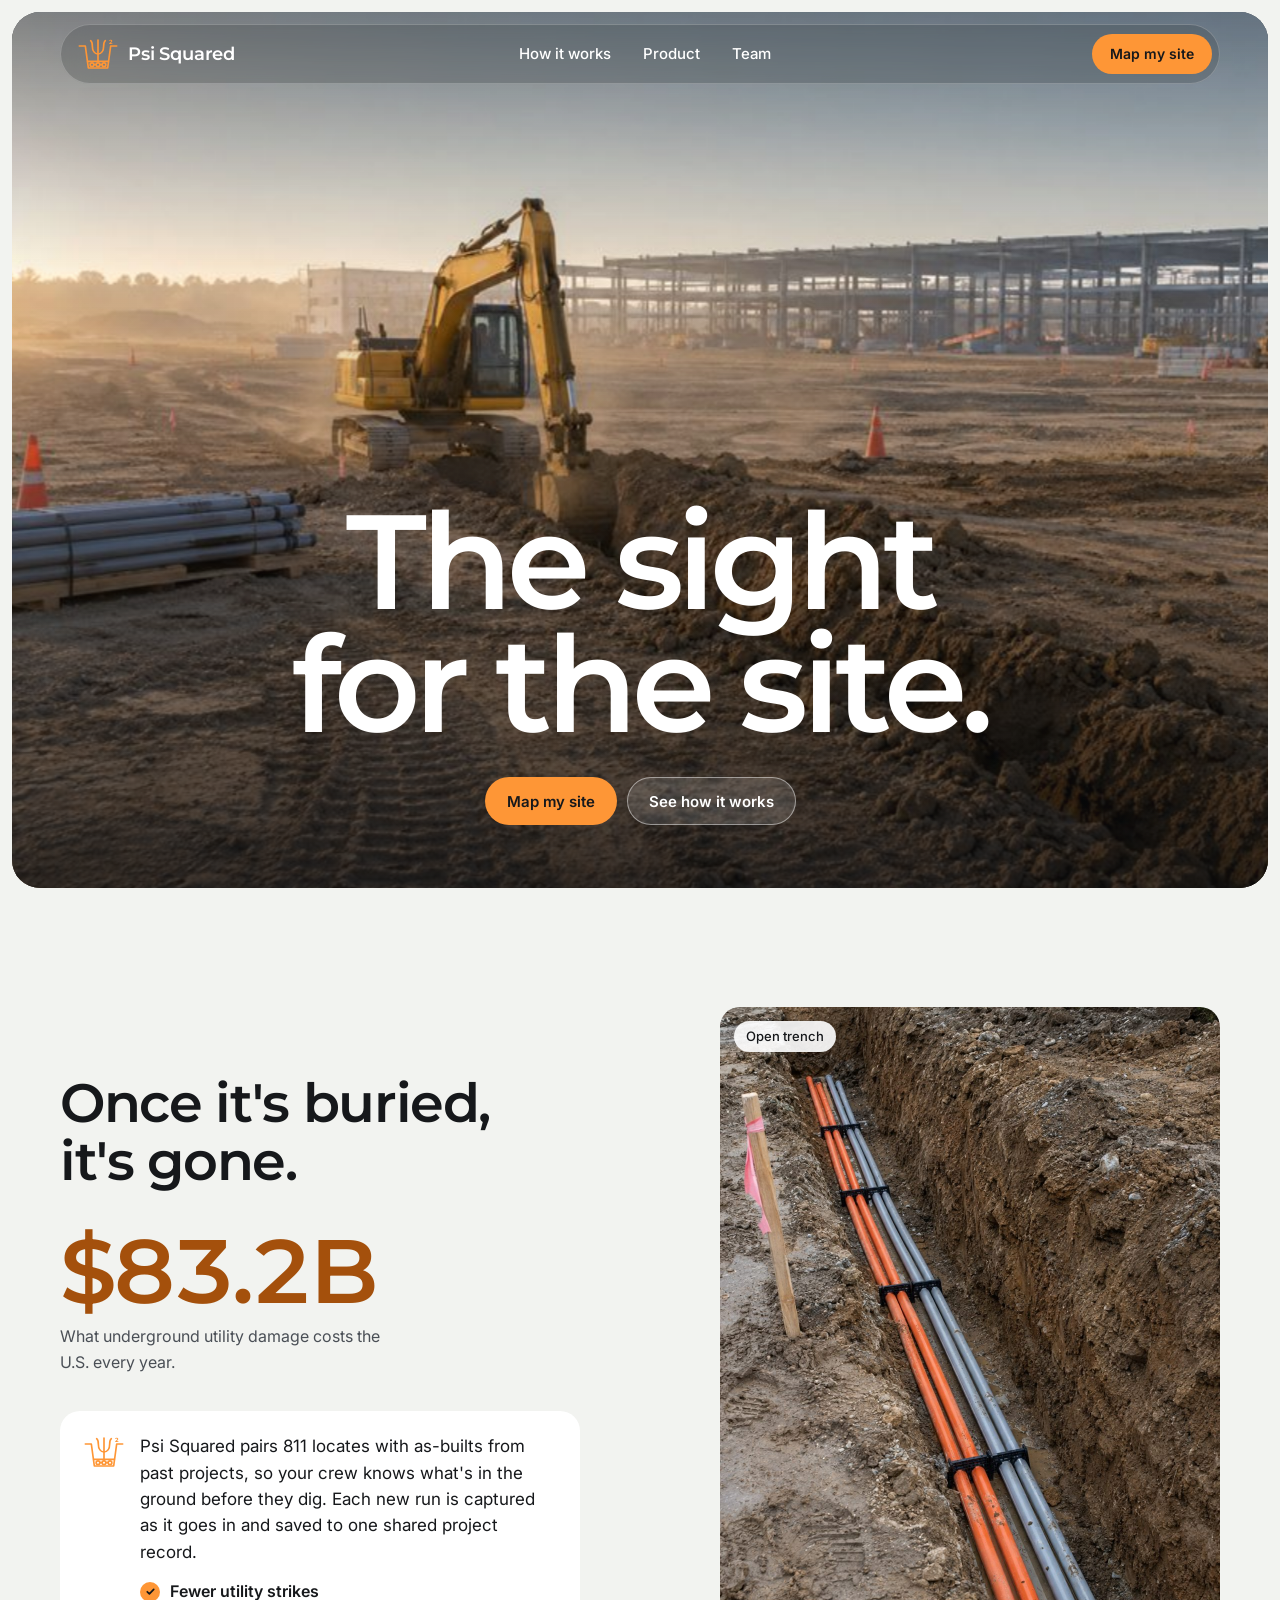
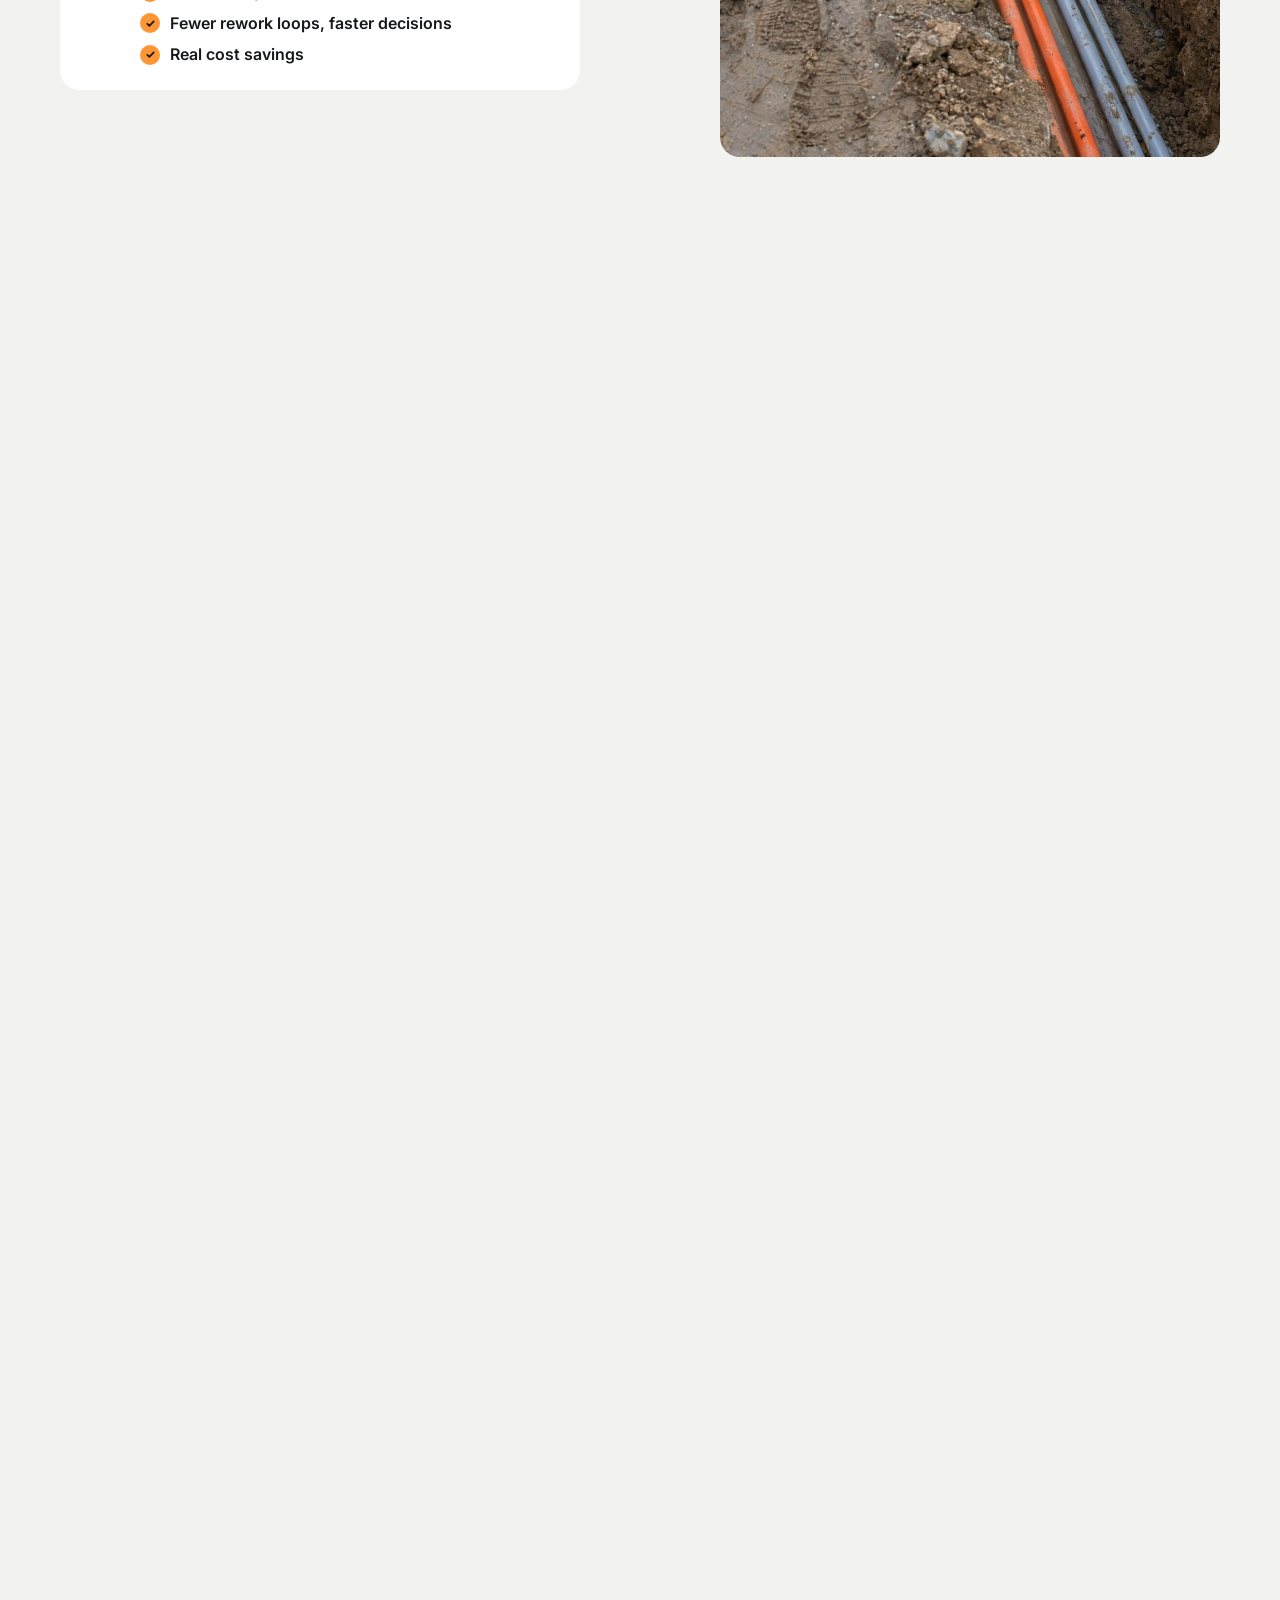
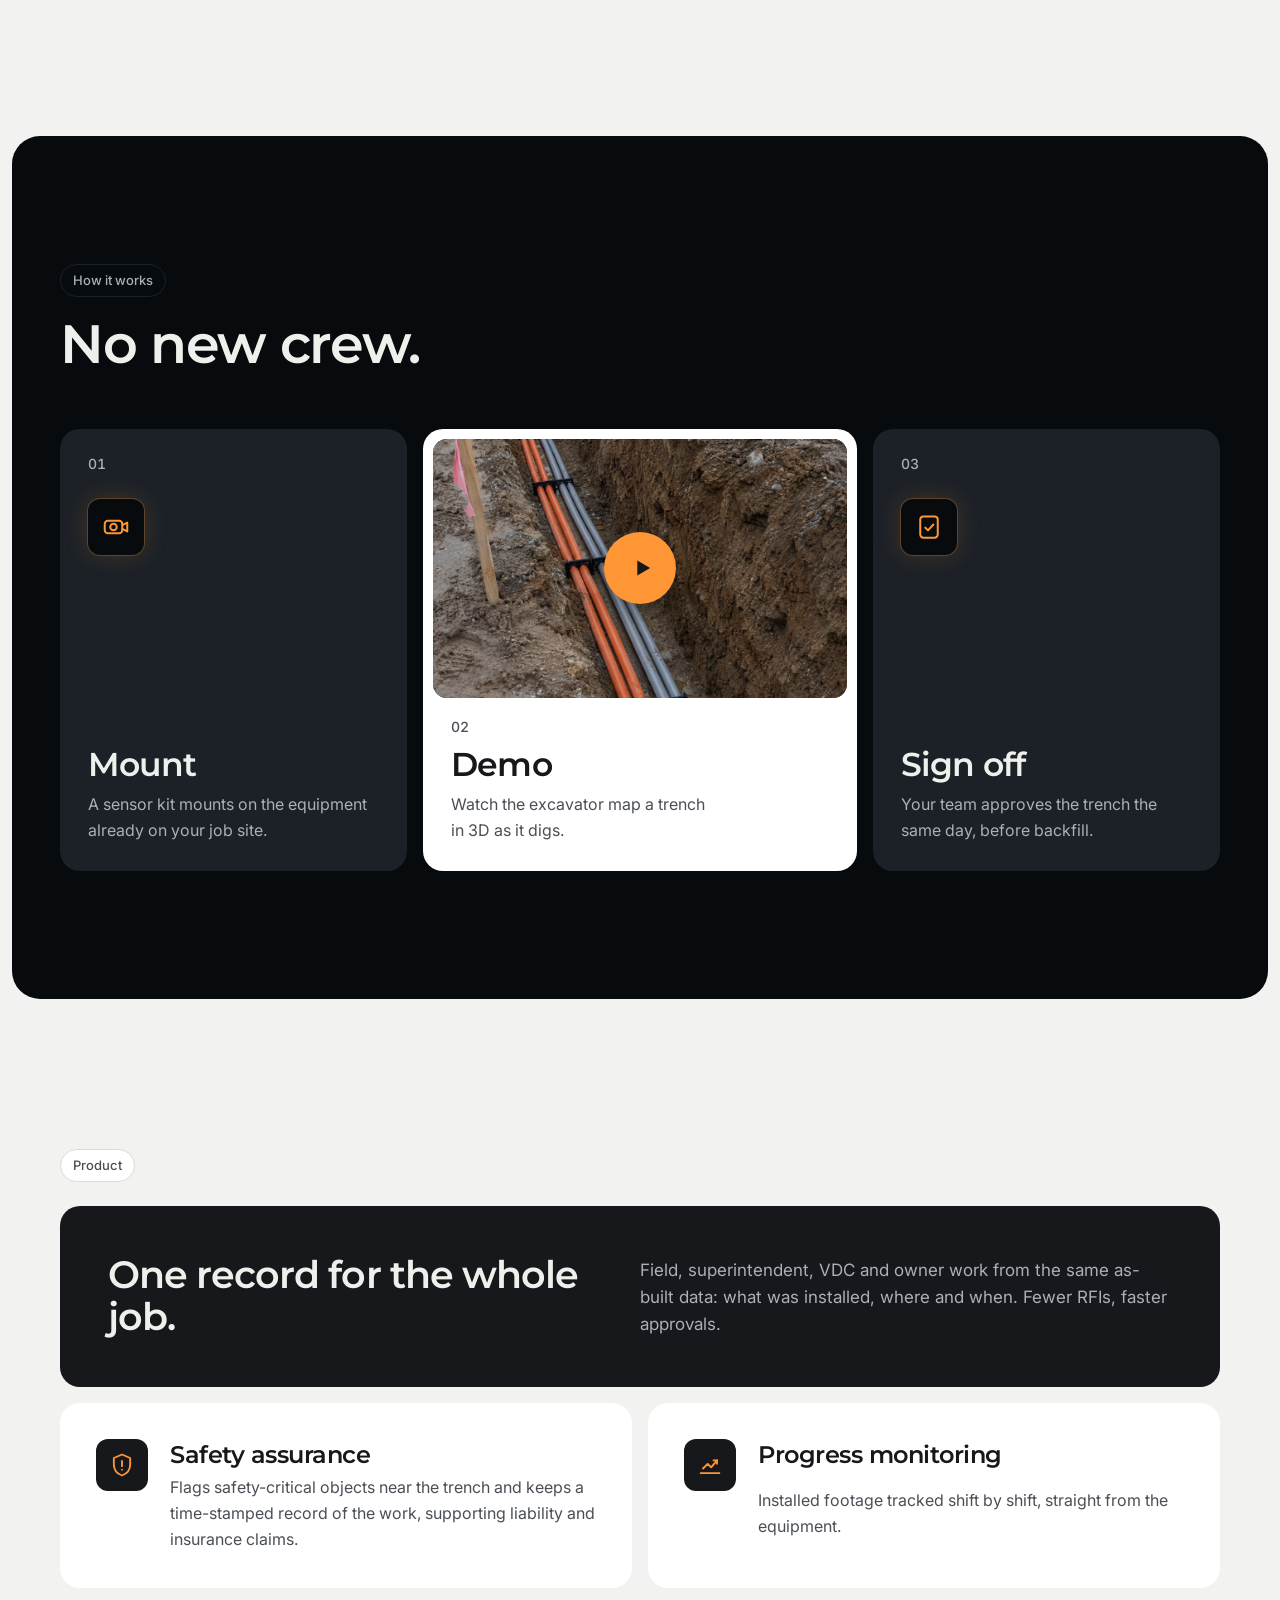
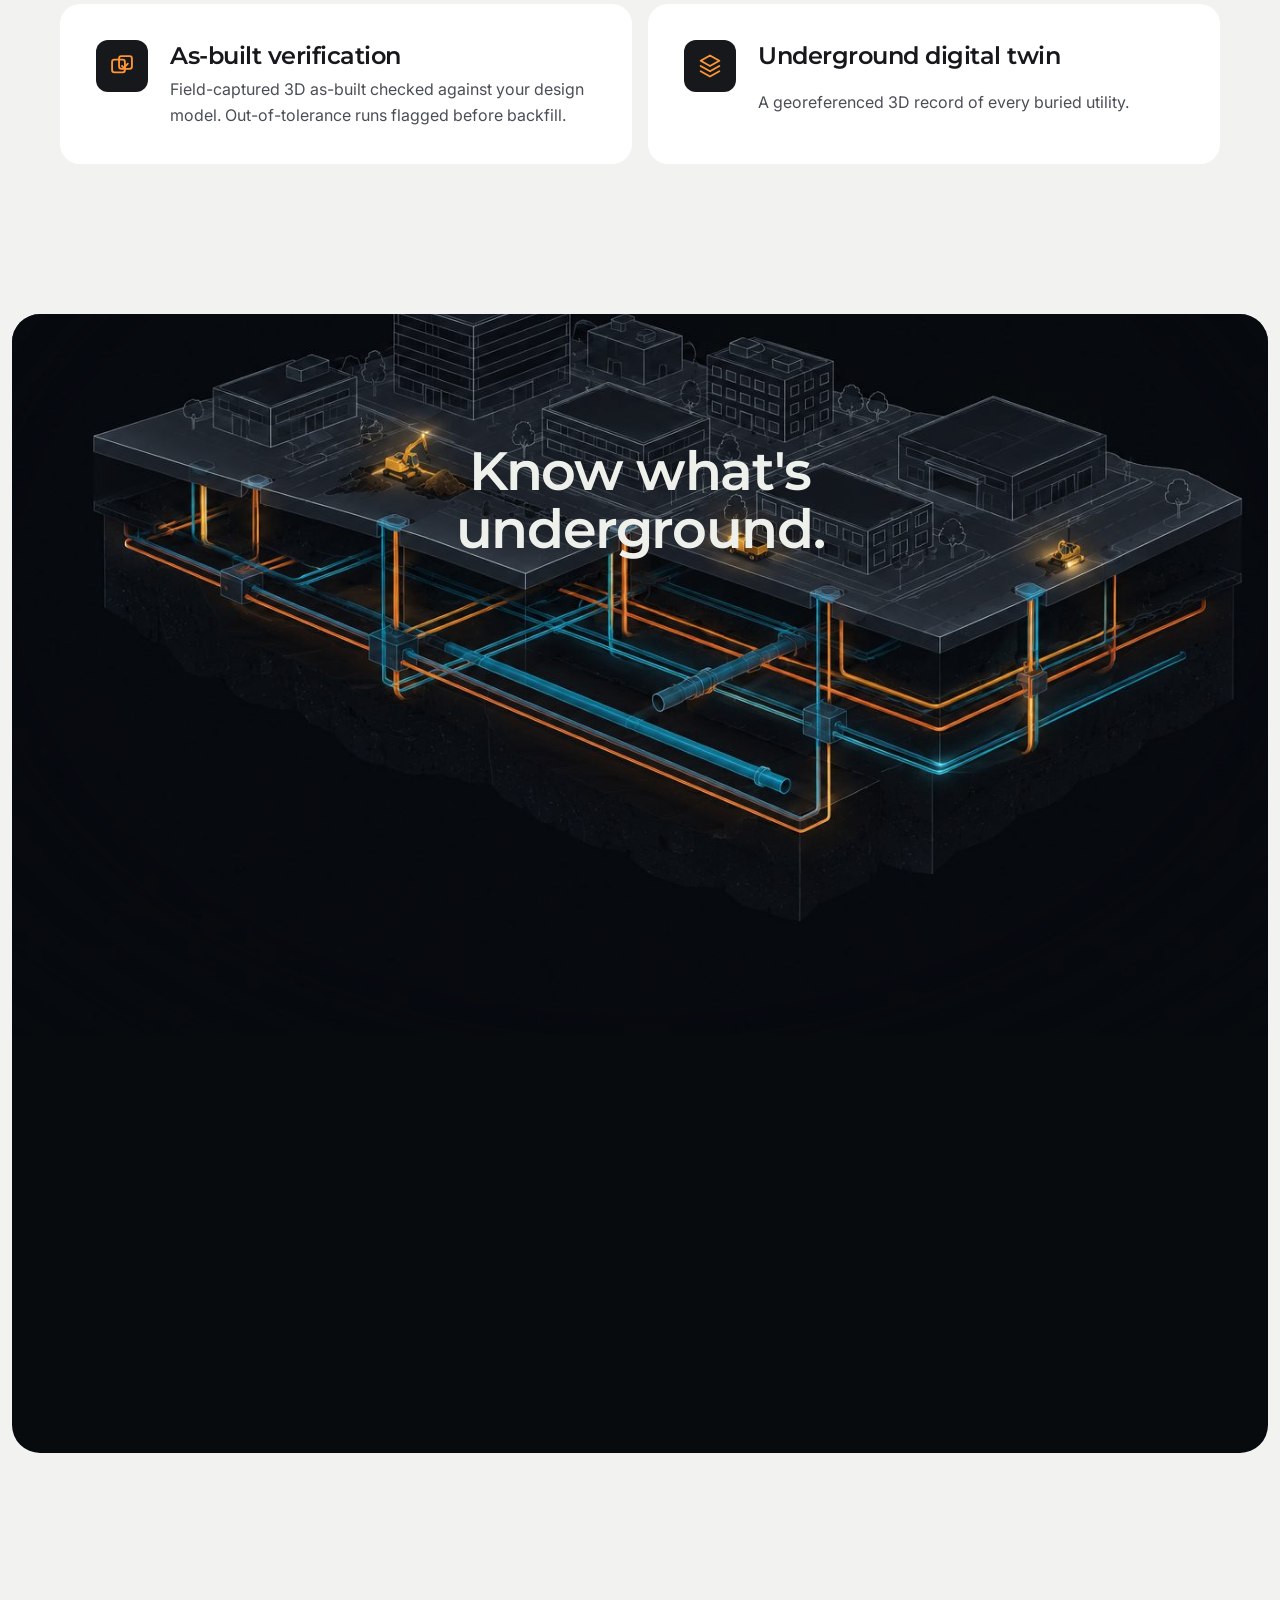
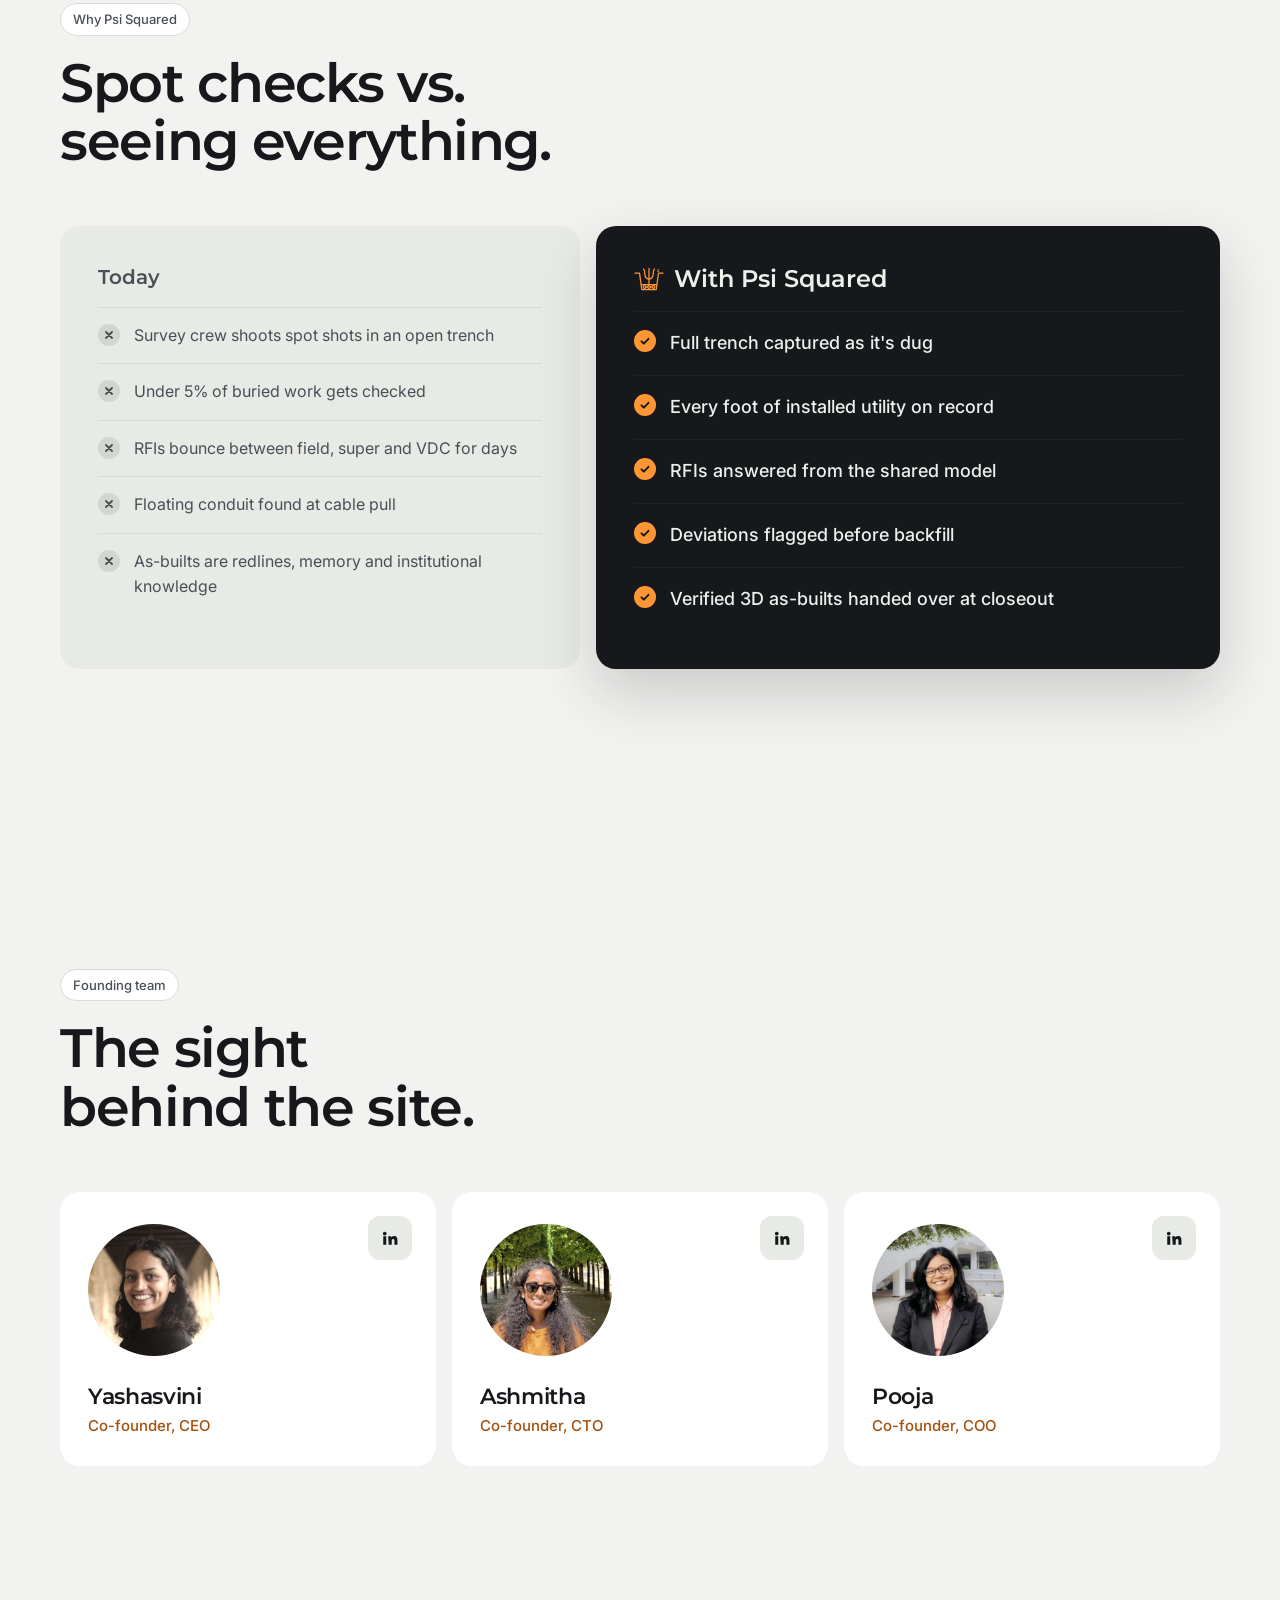
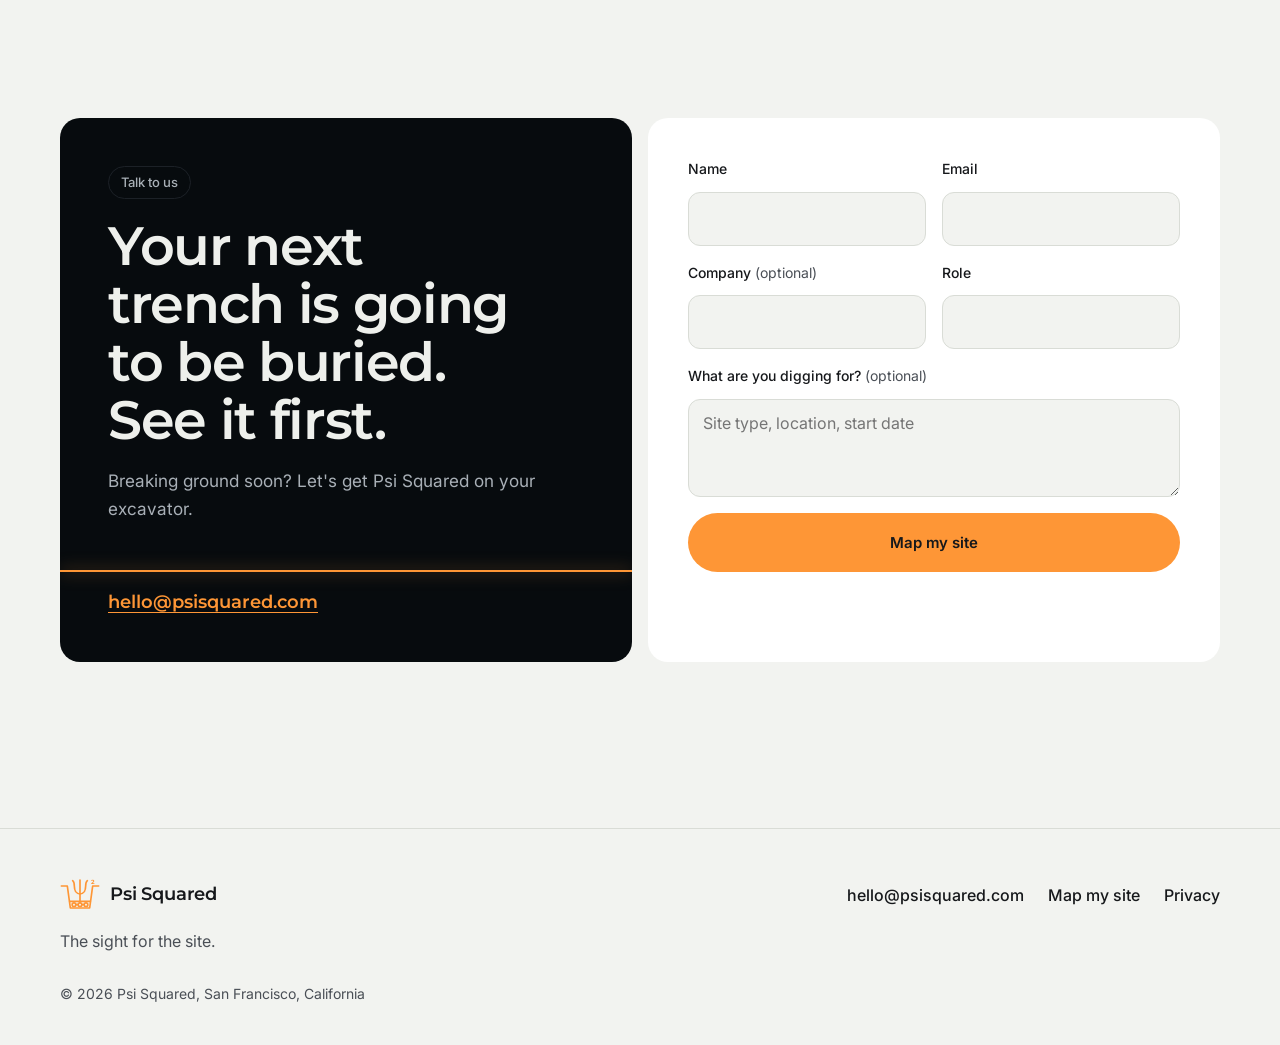
==== index.html @ dc758933 "Add files via upload" ====
<!doctype html>
<html lang="en">
<head>
  <meta charset="utf-8">
  <meta name="viewport" content="width=device-width, initial-scale=1">
  <title>Psi Squared | The sight for the site</title>
  <meta name="description" content="Psi Squared mounts 3D vision on the excavator, so every buried pipe and conduit is mapped before the trench is closed.">
  <link rel="icon" href="assets/favicon.svg" type="image/svg+xml">
  <link rel="preconnect" href="https://fonts.googleapis.com">
  <link rel="preconnect" href="https://fonts.gstatic.com" crossorigin>
  <link href="https://fonts.googleapis.com/css2?family=Inter:wght@400;500;600&family=Montserrat:wght@500;600;700&display=swap" rel="stylesheet">
  <link rel="preload" as="image" href="assets/img/hero-excavation.jpg" media="(min-width: 721px)">
  <link rel="stylesheet" href="css/styles.css">
</head>
<body>
  <a class="skip-link" href="#main">Skip to content</a>

  <!-- Logo mark, reused in nav and footer. Recreated from "Media/Company Logo.jpg";
       replace with the official SVG export when available. -->
  <svg width="0" height="0" style="position:absolute" aria-hidden="true">
    <symbol id="psi-mark" viewBox="0 0 120 100">
      <g fill="none" stroke="currentColor" stroke-width="5" stroke-linecap="round" stroke-linejoin="round">
        <path d="M4 26H22L31 92H89L98 26H116"/>
        <path d="M29 72H91"/>
        <path d="M60 8V75"/>
        <path d="M38 10C42 13 43 18 43 26C43 41 50 50 60 50C70 50 77 41 77 26C77 18 78 13 82 10"/>
        <circle cx="42" cy="82" r="5.5"/><circle cx="60" cy="82" r="5.5"/><circle cx="78" cy="82" r="5.5"/>
        <path d="M47.5 82H54.5M65.5 82H72.5"/>
      </g>
      <text x="92" y="20" fill="currentColor" font-family="Montserrat, sans-serif" font-weight="700" font-size="17">2</text>
    </symbol>
  </svg>

  <header class="nav" data-nav>
    <div class="nav__inner">
      <a class="brand" href="#top" aria-label="Psi Squared home">
        <svg class="brand__mark" aria-hidden="true"><use href="#psi-mark"/></svg>
        <span class="brand__word">Psi Squared</span>
      </a>
      <nav class="nav__links" id="nav-links" aria-label="Primary">
        <a href="#how">How it works</a>
        <a href="#product">Product</a>
        <a href="#team">Team</a>
      </nav>
      <div class="nav__actions">
        <a class="btn btn--accent btn--sm" href="#contact">Map my site</a>
        <button class="nav__toggle" type="button" aria-expanded="false" aria-controls="nav-links" aria-label="Open menu" data-nav-toggle>
          <svg viewBox="0 0 24 24" aria-hidden="true"><path d="M4 8h16M4 16h16"/></svg>
        </button>
      </div>
    </div>
  </header>

  <main id="main">
    <!-- 1. Hero -->
    <section class="hero" id="top">
      <div class="hero__frame">
        <picture>
          <source media="(max-width: 720px)" srcset="assets/img/hero-excavation-sm.jpg">
          <img class="hero__img" src="assets/img/hero-excavation.jpg" width="1536" height="1024"
               alt="An excavator digging a utility trench at dawn beside a steel-frame building under construction">
        </picture>
        <div class="hero__content">
          <h1 class="hero__title">The sight<br>for the site.</h1>
          <div class="hero__ctas">
            <a class="btn btn--accent" href="#contact">Map my site</a>
            <a class="btn btn--glass" href="#how">See how it works</a>
          </div>
        </div>
      </div>
    </section>

    <!-- 2. The problem: scroll-driven backfill -->
    <section class="problem" data-problem aria-labelledby="problem-title">
      <div class="problem__sticky">
        <div class="container problem__grid">
          <div class="problem__text">
            <h2 id="problem-title" class="h2">Once it's buried, it's gone.</h2>
            <p class="bignum"><span data-count="83.2" data-prefix="$" data-suffix="B" data-decimals="1">$83.2B</span></p>
            <p class="bignum__label">What underground utility damage costs the U.S. every year.</p>
            <div class="answer">
              <svg class="answer__mark" aria-hidden="true"><use href="#psi-mark"/></svg>
              <div>
                <p>Psi Squared pairs 811 locates with as-builts from past projects, so your crew knows what's in the ground before they dig. Each new run is captured as it goes in and saved to one shared project record.</p>
                <ul class="answer__outcomes">
                  <li>Fewer utility strikes</li>
                  <li>Fewer rework loops, faster decisions</li>
                  <li>Real cost savings</li>
                </ul>
              </div>
            </div>
          </div>
          <figure class="wipe" data-wipe>
            <img class="wipe__img" src="assets/img/trench-open.jpg" width="1000" height="1500" loading="lazy"
                 alt="Open trench with orange and gray conduits laid on spacers, a pink-flagged survey stake beside it">
            <img class="wipe__img wipe__top" src="assets/img/trench-backfilled.jpg" width="1000" height="1500" loading="lazy"
                 alt="The same trench after backfill, conduits no longer visible">
            <span class="wipe__label wipe__label--open">Open trench</span>
            <span class="wipe__label wipe__label--closed">Backfilled</span>          </figure>
        </div>
      </div>
    </section>

    <!-- 3. How it works: dark, highlighted -->
    <section class="how" id="how" aria-labelledby="how-title">
      <div class="how__frame">
        <div class="container">
          <span class="tag tag--dark">How it works</span>
          <h2 id="how-title" class="h2">No new crew.</h2>
          <ol class="steps">
            <li class="step" data-reveal>
              <span class="step__num">01</span>
              <span class="step__icon" aria-hidden="true">
                <svg viewBox="0 0 24 24"><rect x="3" y="7" width="14" height="10" rx="2.5"/><circle cx="10" cy="12" r="2.6"/><path d="M17 10.5l4-2v7l-4-2"/></svg>
              </span>
              <h3 class="step__title">Mount</h3>
              <p>A sensor kit mounts on the equipment already on your job site.</p>
            </li>
            <li class="step step--demo" data-reveal>
              <button class="step__demo" type="button" data-demo-open aria-haspopup="dialog" aria-label="Play the product demo">
                <img src="assets/img/trench-open.jpg" width="1000" height="1500" loading="lazy" alt="">
                <span class="step__play" aria-hidden="true">
                  <svg viewBox="0 0 24 24"><path d="M8 5.5v13l11-6.5z"/></svg>
                </span>
              </button>
              <span class="step__num">02</span>
              <h3 class="step__title">Demo</h3>
              <p>Watch the excavator map a trench in 3D as it digs.</p>
            </li>
            <li class="step" data-reveal>
              <span class="step__num">03</span>
              <span class="step__icon" aria-hidden="true">
                <svg viewBox="0 0 24 24"><rect x="5" y="3.5" width="14" height="17" rx="2.5"/><path d="M9 12.5l2.2 2.2L15.5 10"/></svg>
              </span>
              <h3 class="step__title">Sign off</h3>
              <p>Your team approves the trench the same day, before backfill.</p>
            </li>
          </ol>
        </div>
      </div>
    </section>

    <!-- 4. Product capabilities -->
    <section class="section" id="product" aria-labelledby="product-title">
      <div class="container">
        <span class="tag">Product</span>
        <h2 id="product-title" class="visually-hidden">Product</h2>
        <div class="truth" data-reveal>
          <h3 class="truth__title">One record for the whole job.</h3>
          <p>Field, superintendent, VDC and owner work from the same as-built data: what was installed, where and when. Fewer RFIs, faster approvals.</p>
        </div>
        <ul class="caps">
          <li class="cap" data-reveal>
            <span class="cap__icon" aria-hidden="true">
              <svg viewBox="0 0 24 24"><path d="M12 3l7 3v5.5c0 4.4-3 8-7 9.5-4-1.5-7-5.1-7-9.5V6z"/><path d="M12 8.5v4.5M12 16v.01"/></svg>
            </span>
            <h3 class="cap__title">Safety assurance</h3>
            <p>Flags safety-critical objects near the trench and keeps a time-stamped record of the work, supporting liability and insurance claims.</p>
          </li>
          <li class="cap" data-reveal>
            <span class="cap__icon" aria-hidden="true">
              <svg viewBox="0 0 24 24"><path d="M4 19h16"/><path d="M6 15l4-4 3 3 5-6"/><path d="M15 8h3v3"/></svg>
            </span>
            <h3 class="cap__title">Progress monitoring</h3>
            <p>Installed footage tracked shift by shift, straight from the equipment.</p>
          </li>
          <li class="cap" data-reveal>
            <span class="cap__icon" aria-hidden="true">
              <svg viewBox="0 0 24 24"><rect x="3.5" y="6.5" width="11" height="11" rx="2"/><rect x="9.5" y="3.5" width="11" height="11" rx="2"/><path d="M12 12l1.6 1.6L17 10"/></svg>
            </span>
            <h3 class="cap__title">As-built verification</h3>
            <p>Field-captured 3D as-built checked against your design model. Out-of-tolerance runs flagged before backfill.</p>
          </li>
          <li class="cap" data-reveal>
            <span class="cap__icon" aria-hidden="true">
              <svg viewBox="0 0 24 24"><path d="M12 3l8 4.5-8 4.5-8-4.5z"/><path d="M4 12l8 4.5 8-4.5"/><path d="M4 16.5L12 21l8-4.5"/></svg>
            </span>
            <h3 class="cap__title">Underground digital twin</h3>
            <p>A georeferenced 3D record of every buried utility.</p>
          </li>
        </ul>
      </div>
    </section>

    <!-- 5. Digital twin image -->
    <section class="vision" aria-labelledby="vision-title" data-vision>
      <div class="vision__frame">
        <div class="vision__text">
          <h2 id="vision-title" class="h2">Know what's underground.</h2>
        </div>
        <div class="vision__media">
          <img class="vision__img" src="assets/img/vision-map.jpg" width="1536" height="1024" loading="lazy"
               alt="Isometric city block with glowing orange and cyan utility lines running beneath the street and buildings">
        </div>
      </div>
    </section>

    <!-- 6. Today vs. Psi Squared -->
    <section class="section" aria-labelledby="vs-title">
      <div class="container">
        <span class="tag">Why Psi Squared</span>
        <h2 id="vs-title" class="h2">Spot checks vs. seeing everything.</h2>
        <div class="compare">
          <div class="compare__col">
            <h3 class="compare__head">Today</h3>
            <ul class="compare__list compare__list--no">
              <li data-reveal>Survey crew shoots spot shots in an open trench</li>
              <li data-reveal>Under 5% of buried work gets checked</li>
              <li data-reveal>RFIs bounce between field, super and VDC for days</li>
              <li data-reveal>Floating conduit found at cable pull</li>
              <li data-reveal>As-builts are redlines, memory and institutional knowledge</li>
            </ul>
          </div>
          <div class="compare__col compare__col--us">
            <h3 class="compare__head">
              <svg class="compare__mark" aria-hidden="true"><use href="#psi-mark"/></svg>
              With Psi Squared
            </h3>
            <ul class="compare__list compare__list--yes">
              <li data-reveal>Full trench captured as it's dug</li>
              <li data-reveal>Every foot of installed utility on record</li>
              <li data-reveal>RFIs answered from the shared model</li>
              <li data-reveal>Deviations flagged before backfill</li>
              <li data-reveal>Verified 3D as-builts handed over at closeout</li>
            </ul>
          </div>
        </div>
      </div>
    </section>

    <!-- 7. Team -->
    <section class="section" id="team" aria-labelledby="team-title">
      <div class="container">
        <div class="split-head">
          <div>
            <span class="tag">Founding team</span>
            <h2 id="team-title" class="h2">The sight behind the site.</h2>
          </div>
        </div>
        <ul class="team">
          <li class="person" data-reveal>
            <img class="person__photo" src="assets/img/yashasvini.jpg" width="400" height="400" loading="lazy" alt="Yashasvini">
            <h3 class="person__name">Yashasvini</h3>
            <p class="person__role">Co-founder, CEO</p>
            <a class="person__link" href="https://www.linkedin.com/in/yashasvinigopalan/" target="_blank" rel="noopener" aria-label="Yashasvini on LinkedIn">
              <svg viewBox="0 0 24 24" aria-hidden="true"><path d="M4.98 3.5a2.5 2.5 0 1 1 0 5 2.5 2.5 0 0 1 0-5zM3 9.75h4V21H3zM9.5 9.75h3.8v1.6h.06c.53-1 1.83-2.06 3.77-2.06 4.03 0 4.77 2.6 4.77 6V21h-4v-5c0-1.2-.02-2.73-1.67-2.73-1.67 0-1.93 1.3-1.93 2.64V21h-4z"/></svg>
            </a>
          </li>
          <li class="person" data-reveal>
            <img class="person__photo" src="assets/img/ashmitha.jpg" width="400" height="400" loading="lazy" alt="Ashmitha">
            <h3 class="person__name">Ashmitha</h3>
            <p class="person__role">Co-founder, CTO</p>
            <a class="person__link" href="https://www.linkedin.com/in/ashjaysiv/" target="_blank" rel="noopener" aria-label="Ashmitha on LinkedIn">
              <svg viewBox="0 0 24 24" aria-hidden="true"><path d="M4.98 3.5a2.5 2.5 0 1 1 0 5 2.5 2.5 0 0 1 0-5zM3 9.75h4V21H3zM9.5 9.75h3.8v1.6h.06c.53-1 1.83-2.06 3.77-2.06 4.03 0 4.77 2.6 4.77 6V21h-4v-5c0-1.2-.02-2.73-1.67-2.73-1.67 0-1.93 1.3-1.93 2.64V21h-4z"/></svg>
            </a>
          </li>
          <li class="person" data-reveal>
            <img class="person__photo" src="assets/img/pooja.jpg" width="400" height="400" loading="lazy" alt="Pooja">
            <h3 class="person__name">Pooja</h3>
            <p class="person__role">Co-founder, COO</p>
            <a class="person__link" href="https://www.linkedin.com/in/poojakovuri/" target="_blank" rel="noopener" aria-label="Pooja on LinkedIn">
              <svg viewBox="0 0 24 24" aria-hidden="true"><path d="M4.98 3.5a2.5 2.5 0 1 1 0 5 2.5 2.5 0 0 1 0-5zM3 9.75h4V21H3zM9.5 9.75h3.8v1.6h.06c.53-1 1.83-2.06 3.77-2.06 4.03 0 4.77 2.6 4.77 6V21h-4v-5c0-1.2-.02-2.73-1.67-2.73-1.67 0-1.93 1.3-1.93 2.64V21h-4z"/></svg>
            </a>
          </li>
        </ul>
      </div>
    </section>

    <!-- 8. Talk to us -->
    <section class="section section--tight" id="contact" aria-labelledby="contact-title">
      <div class="container">
        <div class="contact">
          <div class="contact__pitch">
            <span class="tag tag--dark">Talk to us</span>
            <h2 id="contact-title" class="h2">Your next trench is going to be buried. See it first.</h2>
            <p class="lede">Breaking ground soon? Let's get Psi Squared on your excavator.</p>
            <span class="contact__ground" aria-hidden="true"></span>
            <!-- PLACEHOLDER: replace with the real contact address -->
            <a class="contact__email" href="mailto:hello@psisquared.com">hello@psisquared.com</a>
          </div>

          <!-- PLACEHOLDER: set data-endpoint to a form service URL (e.g. Formspree) to receive submissions. -->
          <form class="form" data-form data-endpoint="" novalidate>
            <div class="form__row">
              <div class="field">
                <label for="f-name">Name</label>
                <input id="f-name" name="name" type="text" autocomplete="name" required>
                <p class="field__error" id="f-name-err" hidden>Enter your name.</p>
              </div>
              <div class="field">
                <label for="f-email">Email</label>
                <input id="f-email" name="email" type="email" autocomplete="email" required>
                <p class="field__error" id="f-email-err" hidden>Enter an email like name@company.com.</p>
              </div>
            </div>
            <div class="form__row">
              <div class="field">
                <label for="f-company">Company <span class="field__opt">(optional)</span></label>
                <input id="f-company" name="company" type="text" autocomplete="organization">
              </div>
              <div class="field">
                <label for="f-role">Role</label>
                <input id="f-role" name="role" type="text" autocomplete="organization-title">
              </div>
            </div>
            <div class="field">
              <label for="f-dig">What are you digging for? <span class="field__opt">(optional)</span></label>
              <textarea id="f-dig" name="digging" rows="3" placeholder="Site type, location, start date"></textarea>
            </div>
            <button class="btn btn--accent btn--block" type="submit">Map my site</button>
            <p class="form__status" role="status" aria-live="polite"></p>
          </form>
        </div>
      </div>
    </section>
  </main>

  <footer class="footer">
    <div class="container footer__inner">
      <div class="footer__brand">
        <a class="brand brand--ink" href="#top" aria-label="Psi Squared home">
          <svg class="brand__mark" aria-hidden="true"><use href="#psi-mark"/></svg>
          <span class="brand__word">Psi Squared</span>
        </a>
        <p class="footer__tag">The sight for the site.</p>
      </div>
      <div class="footer__links">
        <a href="mailto:hello@psisquared.com">hello@psisquared.com</a>
        <a href="#contact">Map my site</a>
        <!-- PLACEHOLDER: link a privacy policy page -->
        <a href="#">Privacy</a>
      </div>
      <p class="footer__copy">© 2026 Psi Squared, San Francisco, California</p>
    </div>
  </footer>

  <dialog class="demo" data-demo aria-labelledby="demo-title">
    <div class="demo__head">
      <h2 id="demo-title" class="demo__title">Product demo</h2>
      <button class="demo__close" type="button" data-demo-close aria-label="Close demo">
        <svg viewBox="0 0 24 24" aria-hidden="true"><path d="M6 6l12 12M18 6L6 18"/></svg>
      </button>
    </div>
    <!-- PLACEHOLDER: replace .demo__frame contents with the demo video, e.g.
         <iframe src="https://www.youtube.com/embed/VIDEO_ID" title="Psi Squared product demo" allow="fullscreen" allowfullscreen></iframe> -->
    <div class="demo__frame">
      <img src="assets/img/vision-map.jpg" width="1536" height="1024" alt="">
      <p class="demo__soon">Demo video coming soon.</p>
    </div>
  </dialog>

  <script src="js/main.js" defer></script>
</body>
</html>
---- css/styles.css ----
/* ==========================================================================
   Psi Squared — tokens
   ========================================================================== */
:root {
  --paper: #F2F3F0;
  --surface: #FFFFFF;
  --surface-2: #E8EAE6;
  --ink: #16181B;
  --ink-2: #4A4F56;
  --line: #D9DCD6;
  --orange: #FE9636;          /* sampled from the logo */
  --orange-ink: #A4500C;      /* orange for text on light, 4.5:1+ */
  --night: #070B0E;           /* matches the vision map background */
  --night-2: #1C2127;
  --on-night: #EEF0EC;
  --on-night-2: #A9B0B7;

  --font-display: "Montserrat", system-ui, sans-serif;
  --font-body: "Inter", system-ui, sans-serif;

  --radius-lg: 28px;
  --radius-md: 20px;
  --radius-sm: 12px;
  --frame-inset: 12px;
  --gutter: clamp(16px, 4vw, 40px);
  --max: 1240px;

  --ease-out: cubic-bezier(.2, .7, .2, 1);
}

*, *::before, *::after { box-sizing: border-box; }
html { scroll-behavior: smooth; -webkit-text-size-adjust: 100%; }
body {
  margin: 0;
  background: var(--paper);
  color: var(--ink);
  font: 400 1rem/1.6 var(--font-body);
  -webkit-font-smoothing: antialiased;
}
img { display: block; max-width: 100%; height: auto; }
a { color: inherit; }
h1, h2, h3, p, ul, ol, figure { margin: 0; }
ul, ol { padding: 0; list-style: none; }

:focus-visible { outline: 3px solid var(--orange); outline-offset: 3px; border-radius: 6px; }

.visually-hidden {
  position: absolute; width: 1px; height: 1px; padding: 0; margin: -1px;
  overflow: hidden; clip: rect(0 0 0 0); white-space: nowrap; border: 0;
}

.skip-link {
  position: absolute; left: 16px; top: -60px; z-index: 100;
  background: var(--ink); color: #fff; padding: 10px 16px; border-radius: var(--radius-sm);
  text-decoration: none;
}
.skip-link:focus { top: 16px; }

.container { width: 100%; max-width: var(--max); margin: 0 auto; padding: 0 var(--gutter); }

/* ==========================================================================
   Type
   ========================================================================== */
.h2 {
  font: 600 clamp(2rem, 4.2vw, 3.4rem)/1.08 var(--font-display);
  letter-spacing: -0.025em;
  text-wrap: balance;
  max-width: 18ch;
}
.lede { color: var(--ink-2); font-size: 1.075rem; max-width: 40ch; }

.tag {
  display: inline-block;
  margin-bottom: 18px;
  padding: 5px 12px;
  border: 1px solid var(--line);
  border-radius: 999px;
  background: var(--surface);
  font-size: .8125rem;
  font-weight: 500;
  color: var(--ink-2);
}
.tag--dark { background: transparent; border-color: var(--night-2); color: var(--on-night-2); }

/* ==========================================================================
   Buttons
   ========================================================================== */
.btn {
  display: inline-flex; align-items: center; justify-content: center; gap: 8px;
  min-height: 48px; padding: 0 22px;
  border: 0; border-radius: 999px;
  font: 600 .9375rem/1 var(--font-body);
  text-decoration: none; cursor: pointer;
  transition: background-color .2s, transform .15s, box-shadow .2s;
  touch-action: manipulation;
}
.btn:active { transform: scale(.97); }
.btn--sm { min-height: 40px; padding: 0 18px; font-size: .875rem; }
.btn--block { width: 100%; }
.btn--accent { background: var(--orange); color: var(--ink); }
.btn--accent:hover { background: #FFA859; }
.btn--glass {
  background: rgba(255, 255, 255, .14);
  color: #fff;
  box-shadow: inset 0 0 0 1px rgba(255, 255, 255, .45);
  backdrop-filter: blur(8px);
}
.btn--glass:hover { background: rgba(255, 255, 255, .24); }

/* ==========================================================================
   Brand
   ========================================================================== */
.brand { display: inline-flex; align-items: center; gap: 10px; text-decoration: none; }
.brand__mark { width: 40px; height: 34px; color: var(--orange); flex: none; }
.brand__word { font: 600 1.125rem/1 var(--font-display); letter-spacing: -0.01em; }

/* ==========================================================================
   Nav — floats inside the hero frame, turns solid on scroll
   ========================================================================== */
.nav {
  position: fixed; z-index: 50;
  top: calc(var(--frame-inset) + 12px);
  left: calc(var(--frame-inset) + 12px);
  right: calc(var(--frame-inset) + 12px);
  display: flex; justify-content: center;
  pointer-events: none;
}
.nav__inner {
  pointer-events: auto;
  width: 100%; max-width: calc(var(--max) - 2 * var(--gutter));
  display: grid; grid-template-columns: 1fr auto 1fr; align-items: center;
  padding: 8px 8px 8px 18px;
  border-radius: 999px;
  color: #fff;
  background: rgba(20, 22, 25, .18);
  box-shadow: inset 0 0 0 1px rgba(255, 255, 255, .22);
  backdrop-filter: blur(14px);
  -webkit-backdrop-filter: blur(14px);
  transition: background-color .3s, color .3s, box-shadow .3s;
}
.nav.is-solid .nav__inner {
  color: var(--ink);
  background: rgba(255, 255, 255, .92);
  box-shadow: 0 1px 0 var(--line), 0 8px 24px rgba(22, 24, 27, .08);
}
.nav__links { display: flex; gap: 4px; }
.nav__links a {
  padding: 10px 14px; border-radius: 999px;
  font-size: .9375rem; font-weight: 500; text-decoration: none;
  transition: background-color .2s;
}
.nav__links a:hover { background: rgba(255, 255, 255, .16); }
.nav.is-solid .nav__links a:hover { background: var(--surface-2); }
.nav__actions { display: flex; justify-content: flex-end; align-items: center; gap: 6px; }
.nav__toggle {
  display: none;
  width: 44px; height: 44px; border: 0; border-radius: 999px;
  background: transparent; color: inherit; cursor: pointer;
}
.nav__toggle svg { width: 22px; height: 22px; fill: none; stroke: currentColor; stroke-width: 2; stroke-linecap: round; }

/* ==========================================================================
   1. Hero
   ========================================================================== */
.hero { padding: var(--frame-inset); }
.hero__frame {
  position: relative; overflow: hidden;
  min-height: calc(100svh - 2 * var(--frame-inset));
  border-radius: var(--radius-lg);
  display: grid; place-items: end center;
  background: var(--night);
}
.hero__img {
  position: absolute; inset: 0; width: 100%; height: 100%; object-fit: cover; object-position: 40% 50%;
  animation: hero-zoom 20s var(--ease-out) forwards;
}
.hero__frame::after {
  content: ""; position: absolute; inset: 0;
  background:
    linear-gradient(180deg, rgba(10, 12, 14, .45) 0%, rgba(10, 12, 14, 0) 30%),
    linear-gradient(0deg, rgba(10, 12, 14, .72) 0%, rgba(10, 12, 14, .2) 45%, rgba(10, 12, 14, 0) 70%);
}
.hero__content {
  position: relative; z-index: 1;
  width: 100%; max-width: var(--max);
  padding: 0 var(--gutter) clamp(32px, 7vh, 72px);
  color: #fff;
  text-align: center;
  display: grid; justify-items: center; gap: 22px;
}
.hero__title {
  font: 600 clamp(3.1rem, 10.5vw, 9.5rem)/.92 var(--font-display);
  letter-spacing: -0.045em;
  animation: rise .9s var(--ease-out) .15s both;
}
.hero__ctas { display: flex; flex-wrap: wrap; justify-content: center; gap: 10px; margin-top: 8px; animation: rise .9s var(--ease-out) .35s both; }

@keyframes hero-zoom { from { transform: scale(1); } to { transform: scale(1.05); } }
@keyframes rise { from { opacity: 0; transform: translateY(18px); } to { opacity: 1; transform: none; } }

/* ==========================================================================
   Sections
   ========================================================================== */
.section { padding: clamp(80px, 12vw, 150px) 0; }
[id] { scroll-margin-top: 84px; }
.section--tight { padding: clamp(64px, 8vw, 110px) 0; }
.split-head {
  display: flex; flex-wrap: wrap; justify-content: space-between; align-items: flex-end;
  gap: 20px 48px; margin-bottom: clamp(36px, 5vw, 56px);
}

/* ==========================================================================
   2. Problem — pinned backfill wipe
   ========================================================================== */
.problem { position: relative; height: 260vh; }
.problem__sticky {
  position: sticky; top: 0;
  min-height: 100svh;
  display: flex; align-items: center;
  padding: 96px 0 32px;
}
.problem__grid { display: grid; grid-template-columns: 1fr minmax(0, .9fr); gap: clamp(32px, 6vw, 96px); align-items: center; }
.problem__text .h2 { margin-bottom: 36px; }

.bignum { font: 600 clamp(3.4rem, 7vw, 6rem)/1 var(--font-display); letter-spacing: -0.04em; color: var(--orange-ink); font-variant-numeric: tabular-nums; }
.bignum__label { margin-top: 8px; color: var(--ink-2); max-width: 32ch; }

.answer {
  display: grid; grid-template-columns: auto 1fr; gap: 16px; align-items: start;
  margin-top: 36px; padding: 22px 24px;
  border-radius: var(--radius-md);
  background: var(--surface);
  max-width: 52ch;
}
.answer__mark { width: 40px; height: 34px; color: var(--orange); margin-top: 2px; }
.answer p { font-size: 1.0625rem; line-height: 1.55; }
.answer__outcomes { margin-top: 14px; display: grid; gap: 6px; }
.answer__outcomes li {
  display: grid; grid-template-columns: 20px 1fr; gap: 10px; align-items: center;
  font-weight: 600;
}
.answer__outcomes li::before {
  content: ""; width: 20px; height: 20px; border-radius: 999px;
  background: var(--orange) no-repeat center / 11px url("data:image/svg+xml,%3Csvg xmlns='http://www.w3.org/2000/svg' viewBox='0 0 12 12'%3E%3Cpath d='M2.5 6.3l2.3 2.3L9.5 3.8' fill='none' stroke='%2316181B' stroke-width='1.9' stroke-linecap='round' stroke-linejoin='round'/%3E%3C/svg%3E");
}

/* Single source of truth, above the product capabilities */
.truth {
  display: grid; grid-template-columns: minmax(0, 1fr) minmax(0, 1.1fr); gap: 16px 48px; align-items: end;
  margin-bottom: 16px; padding: clamp(28px, 4vw, 48px);
  border-radius: var(--radius-md);
  background: var(--ink); color: var(--on-night);
}
.truth__title { font: 600 clamp(1.75rem, 3vw, 2.5rem)/1.1 var(--font-display); letter-spacing: -0.025em; }
.truth p { color: var(--on-night-2); font-size: 1.0625rem; max-width: 48ch; }
@media (max-width: 720px) { .truth { grid-template-columns: 1fr; } }

.wipe {
  position: relative; overflow: hidden;
  aspect-ratio: 2 / 3;
  height: min(calc(100svh - 150px), 820px);
  max-width: 100%;
  margin-left: auto;
  border-radius: var(--radius-md);
  background: var(--surface-2);
}
.wipe__img { position: absolute; inset: 0; width: 100%; height: 100%; object-fit: cover; }
.wipe__top { clip-path: inset(0 0 calc(100% - var(--wipe, 0%)) 0); }
.wipe::after { /* the soil line that travels with the wipe */
  content: ""; position: absolute; left: 0; right: 0; top: var(--wipe, 0%);
  height: 3px; background: var(--orange);
  opacity: calc(var(--wipe-on, 0));
  box-shadow: 0 0 18px var(--orange);
}
.wipe__label {
  position: absolute; top: 14px; left: 14px;
  padding: 5px 12px; border-radius: 999px;
  background: rgba(255, 255, 255, .9); color: var(--ink);
  font-size: .8125rem; font-weight: 500;
  transition: opacity .3s;
}
.wipe__label--closed { opacity: 0; }
.wipe.is-closed .wipe__label--open { opacity: 0; }
.wipe.is-closed .wipe__label--closed { opacity: 1; }

/* ==========================================================================
   3. How it works — dark, highlighted panel
   ========================================================================== */
.how { padding: 0 var(--frame-inset); margin-top: clamp(48px, 8vw, 96px); }
.how__frame {
  border-radius: var(--radius-lg);
  background: var(--night);
  color: var(--on-night);
  padding: clamp(72px, 10vw, 130px) 0;
}
.how .h2 { margin-bottom: clamp(36px, 5vw, 56px); }
.steps { display: grid; grid-template-columns: 1fr 1.25fr 1fr; gap: 16px; align-items: stretch; }
.step {
  display: flex; flex-direction: column;
  min-height: 380px; padding: 28px;
  border-radius: var(--radius-md);
  background: var(--night-2);
}
.step__num { font: 500 .875rem/1 var(--font-body); color: var(--on-night-2); font-variant-numeric: tabular-nums; }
.step__icon {
  display: grid; place-items: center;
  width: 56px; height: 56px; margin: 28px 0 auto;
  border-radius: var(--radius-sm);
  background: var(--night);
  box-shadow: 0 0 0 1px rgba(254, 150, 54, .25), 0 0 24px rgba(254, 150, 54, .18);
}
.step__icon svg { width: 30px; height: 30px; fill: none; stroke: var(--orange); stroke-width: 1.6; stroke-linecap: round; stroke-linejoin: round; }
.step__title { font: 600 clamp(1.75rem, 2.6vw, 2.25rem)/1.1 var(--font-display); letter-spacing: -0.025em; margin: 40px 0 10px; }
.step p { color: var(--on-night-2); max-width: 30ch; }

/* The demo card: the whole thumbnail is the play button */
.step--demo { padding: 10px 10px 28px; background: var(--surface); color: var(--ink); }
.step--demo .step__num, .step--demo p { color: var(--ink-2); padding: 0 18px; }
.step--demo .step__num { margin-top: 22px; }
.step--demo .step__title { margin-top: 12px; padding: 0 18px; }
.step__demo {
  position: relative; display: block; width: 100%;
  aspect-ratio: 16 / 10; padding: 0; overflow: hidden;
  border: 0; border-radius: calc(var(--radius-md) - 6px);
  background: var(--night); cursor: pointer;
}
.step__demo img { width: 100%; height: 100%; object-fit: cover; object-position: 50% 30%; transition: transform .5s var(--ease-out), opacity .3s; opacity: .85; }
.step__demo:hover img { transform: scale(1.04); opacity: 1; }
.step__play {
  position: absolute; left: 50%; top: 50%;
  display: grid; place-items: center;
  width: 72px; height: 72px; margin: -36px 0 0 -36px;
  border-radius: 999px; background: var(--orange);
  box-shadow: 0 8px 28px rgba(0, 0, 0, .35);
  transition: transform .2s var(--ease-out);
}
.step__demo:hover .step__play { transform: scale(1.06); }
.step__play svg { width: 28px; height: 28px; margin-left: 4px; fill: var(--ink); }

/* ==========================================================================
   4. Product capabilities
   ========================================================================== */
#product .tag { margin-bottom: 24px; }
.caps { display: grid; grid-template-columns: repeat(2, 1fr); gap: 16px; }
.cap {
  display: grid; grid-template-columns: auto 1fr; gap: 6px 22px; align-items: start;
  padding: clamp(24px, 3vw, 36px);
  border-radius: var(--radius-md);
  background: var(--surface);
}
.cap__icon {
  grid-row: span 2;
  display: grid; place-items: center;
  width: 52px; height: 52px;
  border-radius: var(--radius-sm);
  background: var(--ink);
}
.cap__icon svg { width: 28px; height: 28px; fill: none; stroke: var(--orange); stroke-width: 1.6; stroke-linecap: round; stroke-linejoin: round; }
.cap__title { font: 600 1.5rem/1.2 var(--font-display); letter-spacing: -0.02em; padding-top: 2px; }
.cap p { color: var(--ink-2); max-width: 44ch; }

/* ==========================================================================
   5. Compare
   ========================================================================== */
#vs-title { margin-bottom: clamp(36px, 5vw, 56px); }
.compare { display: grid; grid-template-columns: 1fr 1.2fr; gap: 16px; align-items: stretch; }
.compare__col { padding: clamp(24px, 3vw, 40px); border-radius: var(--radius-md); background: var(--surface-2); }
.compare__col--us {
  background: var(--ink); color: var(--on-night);
  box-shadow: 0 24px 60px rgba(22, 24, 27, .18);
}
.compare__head {
  display: flex; align-items: center; gap: 10px;
  font: 600 1.25rem/1.2 var(--font-display); margin-bottom: 18px;
}
.compare__col--us .compare__head { font-size: 1.5rem; }
.compare__col--us .compare__list li { border-top-color: var(--night-2); font-size: 1.125rem; padding: 17px 0; }
.compare__col:not(.compare__col--us) .compare__head { color: var(--ink-2); }
.compare__mark { width: 30px; height: 26px; color: var(--orange); }
.compare__list li {
  display: grid; grid-template-columns: 22px 1fr; gap: 14px; align-items: start;
  padding: 15px 0; border-top: 1px solid var(--line);
}
.compare__list li::before {
  content: ""; width: 22px; height: 22px; margin-top: 1px; border-radius: 999px;
  background-repeat: no-repeat; background-position: center; background-size: 12px;
}
.compare__list--no li { color: var(--ink-2); }
.compare__list--no li::before {
  background-color: #D3D6D0;
  background-image: url("data:image/svg+xml,%3Csvg xmlns='http://www.w3.org/2000/svg' viewBox='0 0 12 12'%3E%3Cpath d='M3 3l6 6M9 3l-6 6' stroke='%234A4F56' stroke-width='1.8' stroke-linecap='round'/%3E%3C/svg%3E");
}
.compare__list--yes li { font-weight: 500; }
.compare__list--yes li::before {
  background-color: var(--orange);
  background-image: url("data:image/svg+xml,%3Csvg xmlns='http://www.w3.org/2000/svg' viewBox='0 0 12 12'%3E%3Cpath d='M2.5 6.3l2.3 2.3L9.5 3.8' fill='none' stroke='%2316181B' stroke-width='1.9' stroke-linecap='round' stroke-linejoin='round'/%3E%3C/svg%3E");
}

/* ==========================================================================
   6. Vision — night panel, map blends edge to edge
   ========================================================================== */
.vision { padding: 0 var(--frame-inset); }
.vision__frame {
  position: relative; overflow: hidden;
  border-radius: var(--radius-lg);
  background: var(--night);
  color: var(--on-night);
  padding-top: clamp(72px, 10vw, 130px);
}
.vision__text { position: relative; z-index: 1; max-width: var(--max); margin: 0 auto; padding: 0 var(--gutter); text-align: center; display: grid; justify-items: center; }
.vision__text .h2 { max-width: 16ch; }
.vision__text .lede { color: var(--on-night-2); margin-top: 18px; max-width: 46ch; }
.vision__media { margin-top: clamp(-40px, -3vw, 0px); }
.vision__img {
  width: min(1400px, 112%); margin: 0 auto; max-width: none; position: relative; left: 50%;
  transform: translate(-50%, var(--parallax, 0px));
  -webkit-mask-image: radial-gradient(ellipse 70% 72% at 50% 52%, #000 62%, transparent 100%);
          mask-image: radial-gradient(ellipse 70% 72% at 50% 52%, #000 62%, transparent 100%);
}
.vision.is-in .vision__img { animation: glow 2.6s ease-in-out 1; }
@keyframes glow {
  0%, 100% { filter: brightness(1) saturate(1); }
  50% { filter: brightness(1.25) saturate(1.35); }
}

/* ==========================================================================
   7. Team
   ========================================================================== */
.team { display: grid; grid-template-columns: repeat(3, 1fr); gap: 16px; }
.person {
  position: relative;
  padding: 32px 28px 28px;
  border-radius: var(--radius-md);
  background: var(--surface);
}
.person__photo {
  width: 132px; height: 132px; border-radius: 50%; object-fit: cover;
  margin-bottom: 28px;
  filter: saturate(.8) sepia(.12) contrast(1.03);   /* one shared grade across mismatched photos */
}
.person__name { font: 600 1.375rem/1.2 var(--font-display); letter-spacing: -0.015em; }
.person__role { color: var(--orange-ink); font-weight: 500; font-size: .9375rem; margin-top: 4px; }
.person__link {
  position: absolute; top: 24px; right: 24px;
  display: grid; place-items: center; width: 44px; height: 44px;
  border-radius: var(--radius-sm); background: var(--surface-2); color: var(--ink);
  transition: background-color .2s, color .2s;
}
.person__link:hover { background: var(--ink); color: #fff; }
.person__link svg { width: 18px; height: 18px; fill: currentColor; }

/* ==========================================================================
   8. Contact
   ========================================================================== */
.contact {
  display: grid; grid-template-columns: 1fr 1fr; gap: 16px;
}
.contact__pitch {
  position: relative; overflow: hidden;
  display: flex; flex-direction: column; align-items: flex-start;
  padding: clamp(28px, 4vw, 48px);
  border-radius: var(--radius-md);
  background: var(--night); color: var(--on-night);
}
.contact__pitch .lede { color: var(--on-night-2); margin-top: 18px; }
.contact__email {
  margin-top: 20px;
  font: 600 1.125rem/1.2 var(--font-display); color: var(--orange);
  text-underline-offset: 4px;
}
.contact__ground { /* the logo's ground line, edge to edge */
  align-self: stretch;
  margin: auto calc(-1 * clamp(28px, 4vw, 48px)) 0;
  padding-top: 48px;
  height: 2px; box-sizing: content-box;
  background: linear-gradient(var(--orange), var(--orange)) bottom / 100% 2px no-repeat;
  filter: drop-shadow(0 0 8px rgba(254, 150, 54, .7));
}

.form {
  display: grid; gap: 16px;
  padding: clamp(24px, 4vw, 40px);
  border-radius: var(--radius-md);
  background: var(--surface);
}
.form__row { display: grid; grid-template-columns: 1fr 1fr; gap: 16px; }
.field { display: grid; gap: 6px; }
.field label { font-size: .875rem; font-weight: 500; }
.field__opt { color: var(--ink-2); font-weight: 400; }
.field input, .field select, .field textarea {
  width: 100%; min-height: 48px; padding: 12px 14px;
  border: 1px solid var(--line); border-radius: var(--radius-sm);
  background: var(--paper); color: var(--ink);
  font: 400 1rem/1.4 var(--font-body);
  transition: border-color .2s, background-color .2s;
}
.field textarea { resize: vertical; }
.field input:focus, .field select:focus, .field textarea:focus { outline: none; border-color: var(--ink); background: var(--surface); box-shadow: 0 0 0 3px rgba(254, 150, 54, .35); }
.field [aria-invalid="true"] { border-color: #B42318; }
.field__error { color: #B42318; font-size: .875rem; }
.form__status { min-height: 1.5em; font-weight: 500; }
.form.is-sent .form__status { color: var(--ink); }

/* ==========================================================================
   Footer
   ========================================================================== */
.footer { padding: 48px 0 40px; border-top: 1px solid var(--line); margin-top: clamp(32px, 5vw, 64px); }
.footer__inner { display: grid; grid-template-columns: 1fr auto; gap: 28px 40px; align-items: start; }
.brand--ink { color: var(--ink); }
.footer__tag { margin-top: 10px; color: var(--ink-2); }
.footer__links { display: flex; flex-wrap: wrap; gap: 8px 24px; }
.footer__links a { text-decoration: none; font-weight: 500; padding: 6px 0; }
.footer__links a:hover { text-decoration: underline; text-underline-offset: 4px; }
.footer__copy { grid-column: 1 / -1; color: var(--ink-2); font-size: .875rem; }

/* ==========================================================================
   Reveal (only for items marked data-reveal)
   ========================================================================== */
.js [data-reveal] { opacity: 0; transform: translateY(16px); transition: opacity .45s var(--ease-out), transform .45s var(--ease-out); transition-delay: var(--delay, 0ms); }
.js [data-reveal].is-in { opacity: 1; transform: none; }

/* ==========================================================================
   Responsive
   ========================================================================== */
@media (max-width: 1024px) {
  .steps { grid-template-columns: 1fr; max-width: 640px; }
  .step { min-height: 0; }
  .step__title { margin-top: 28px; }
}

@media (max-width: 900px) {
  /* No pinning on small screens: show before and after side by side */
  .problem { height: auto; }
  .problem__sticky { position: static; min-height: 0; padding: clamp(72px, 12vw, 110px) 0 0; }
  .problem__grid { grid-template-columns: 1fr; }
  .problem__grid .wipe { order: -1; }
  .compare, .team, .contact { grid-template-columns: 1fr; }
}

@media (max-width: 720px) {
  :root { --frame-inset: 8px; }
  .nav__inner { grid-template-columns: 1fr auto; padding-left: 14px; }
  .nav__toggle { display: grid; place-items: center; }
  .nav__links {
    position: absolute; top: calc(100% + 8px); left: 0; right: 0;
    flex-direction: column; padding: 8px;
    border-radius: var(--radius-md);
    background: #fff; color: var(--ink);
    box-shadow: 0 12px 32px rgba(22, 24, 27, .16);
    display: none;
  }
  .nav__links.is-open { display: flex; }
  .nav__links a { padding: 14px 16px; }
  .nav__links a:hover { background: var(--surface-2); }
  .brand__word { font-size: 1rem; }
  .brand__mark { width: 34px; height: 29px; }
  .steps { grid-template-columns: 1fr; }
  .step { min-height: 0; }
  .form__row, .caps { grid-template-columns: 1fr; }
  .cap { grid-template-columns: 1fr; }
  .cap__icon { grid-row: auto; margin-bottom: 14px; }
  .footer__inner { grid-template-columns: 1fr; }
  .hero__ctas .btn { flex: 1 1 100%; }
}

/* Static before/after for small screens and reduced motion */
.wipe.is-static { aspect-ratio: auto; height: auto; width: 100%; display: grid; grid-template-columns: 1fr 1fr; gap: 8px; background: none; border-radius: 0; overflow: visible; }
.wipe.is-static .wipe__img { position: relative; inset: auto; aspect-ratio: 2 / 3; border-radius: var(--radius-sm); clip-path: none; }
.wipe.is-static::after { display: none; }
.wipe.is-static .wipe__label--open { left: 10px; top: 10px; }
.wipe.is-static .wipe__label--closed { opacity: 1; left: calc(50% + 14px); top: 10px; }

@media (prefers-reduced-motion: reduce) {
  html { scroll-behavior: auto; }
  *, *::before, *::after { animation: none !important; transition-duration: .01ms !important; }
  .js [data-reveal] { opacity: 1; transform: none; }
  .problem { height: auto; }
  .problem__sticky { position: static; }
}

/* ==========================================================================
   Demo video dialog
   ========================================================================== */
.demo {
  width: min(1100px, calc(100vw - 32px));
  padding: 0; border: 0;
  border-radius: var(--radius-md);
  background: var(--night); color: var(--on-night);
  box-shadow: 0 40px 120px rgba(0, 0, 0, .45);
}
.demo::backdrop { background: rgba(7, 11, 14, .78); backdrop-filter: blur(6px); }
.demo[open] { animation: demo-in .3s var(--ease-out); }
@keyframes demo-in { from { opacity: 0; transform: scale(.96); } to { opacity: 1; transform: none; } }
.demo__head { display: flex; align-items: center; justify-content: space-between; padding: 12px 12px 12px 24px; }
.demo__title { font: 600 1.125rem/1.2 var(--font-display); }
.demo__close {
  display: grid; place-items: center; width: 44px; height: 44px;
  border: 0; border-radius: 999px; background: var(--night-2); color: var(--on-night); cursor: pointer;
}
.demo__close:hover { background: #2A3038; }
.demo__close svg { width: 20px; height: 20px; fill: none; stroke: currentColor; stroke-width: 2; stroke-linecap: round; }
.demo__frame { position: relative; aspect-ratio: 16 / 9; background: #000; }
.demo__frame iframe, .demo__frame video, .demo__frame img { position: absolute; inset: 0; width: 100%; height: 100%; border: 0; object-fit: cover; }
.demo__frame img { opacity: .45; }
.demo__soon {
  position: absolute; inset: 0; display: grid; place-items: center;
  font: 600 clamp(1.25rem, 2.4vw, 1.75rem)/1.2 var(--font-display); color: #fff;
}
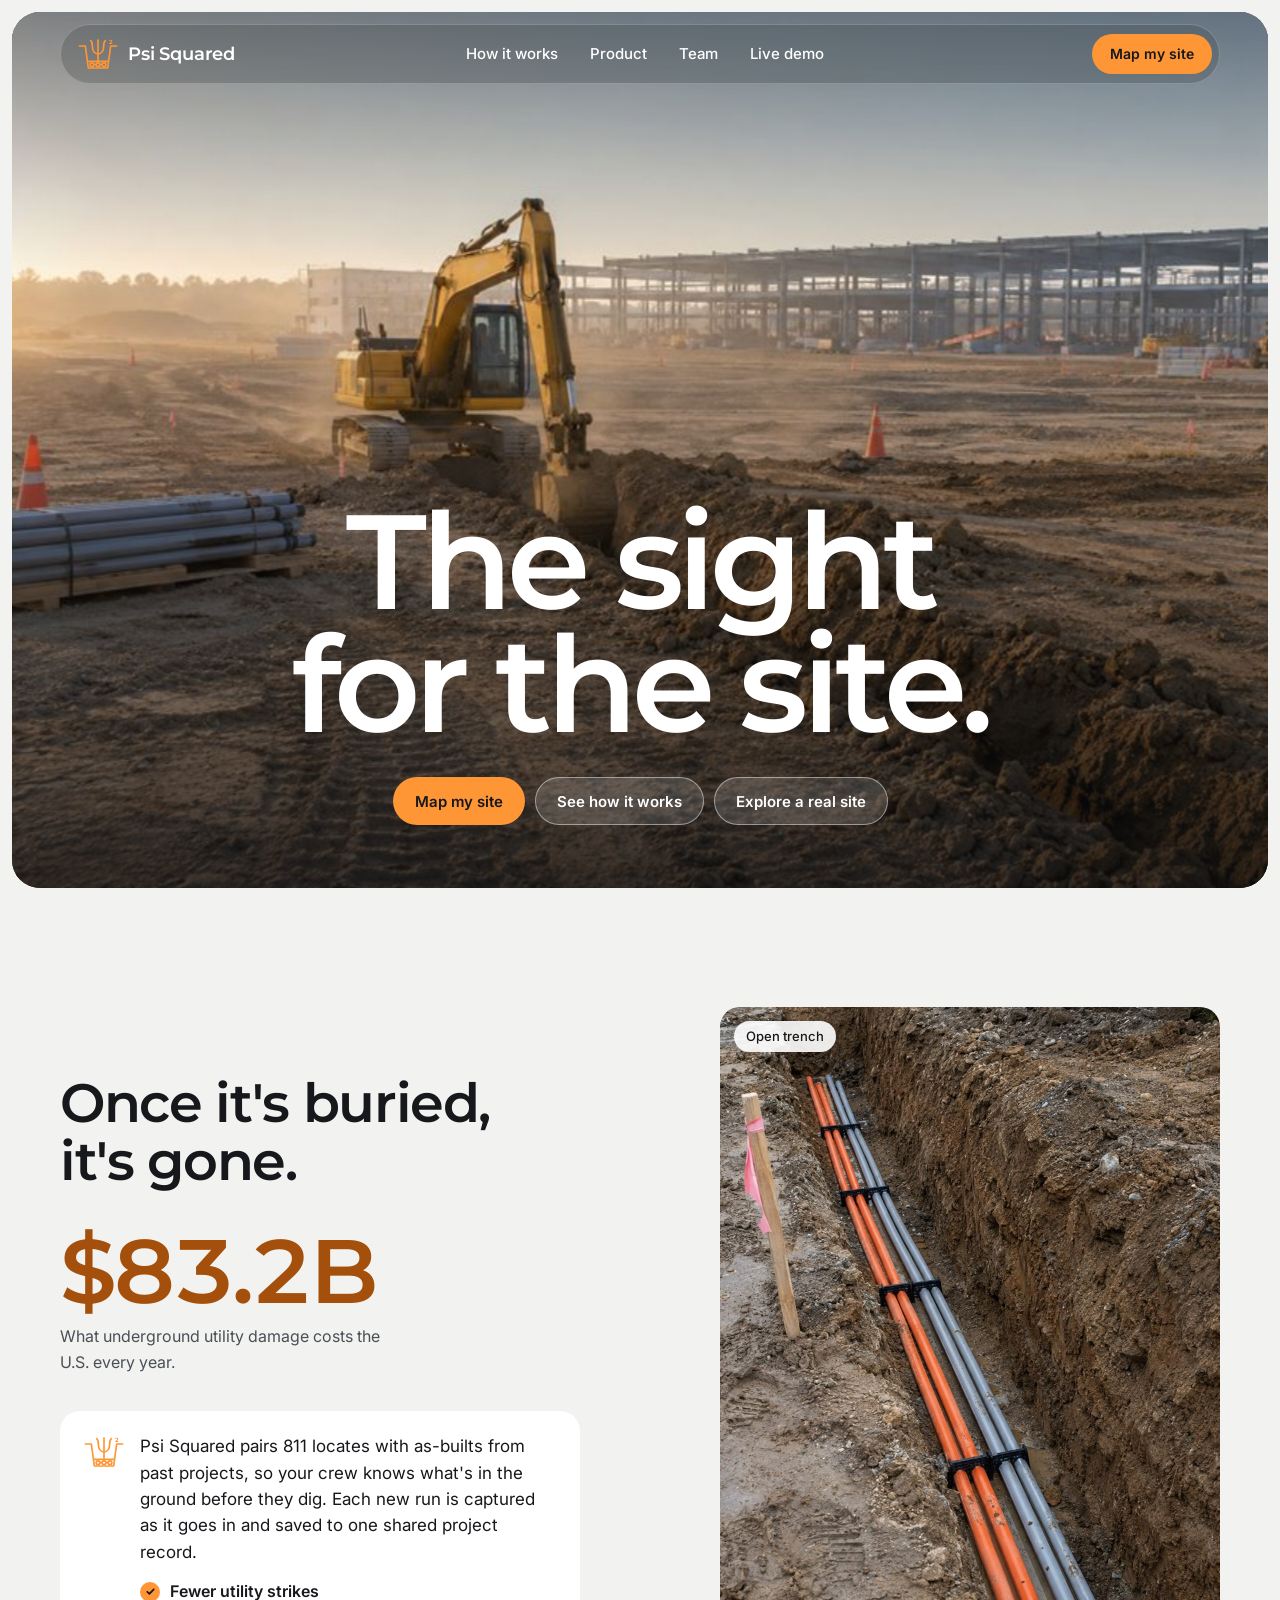
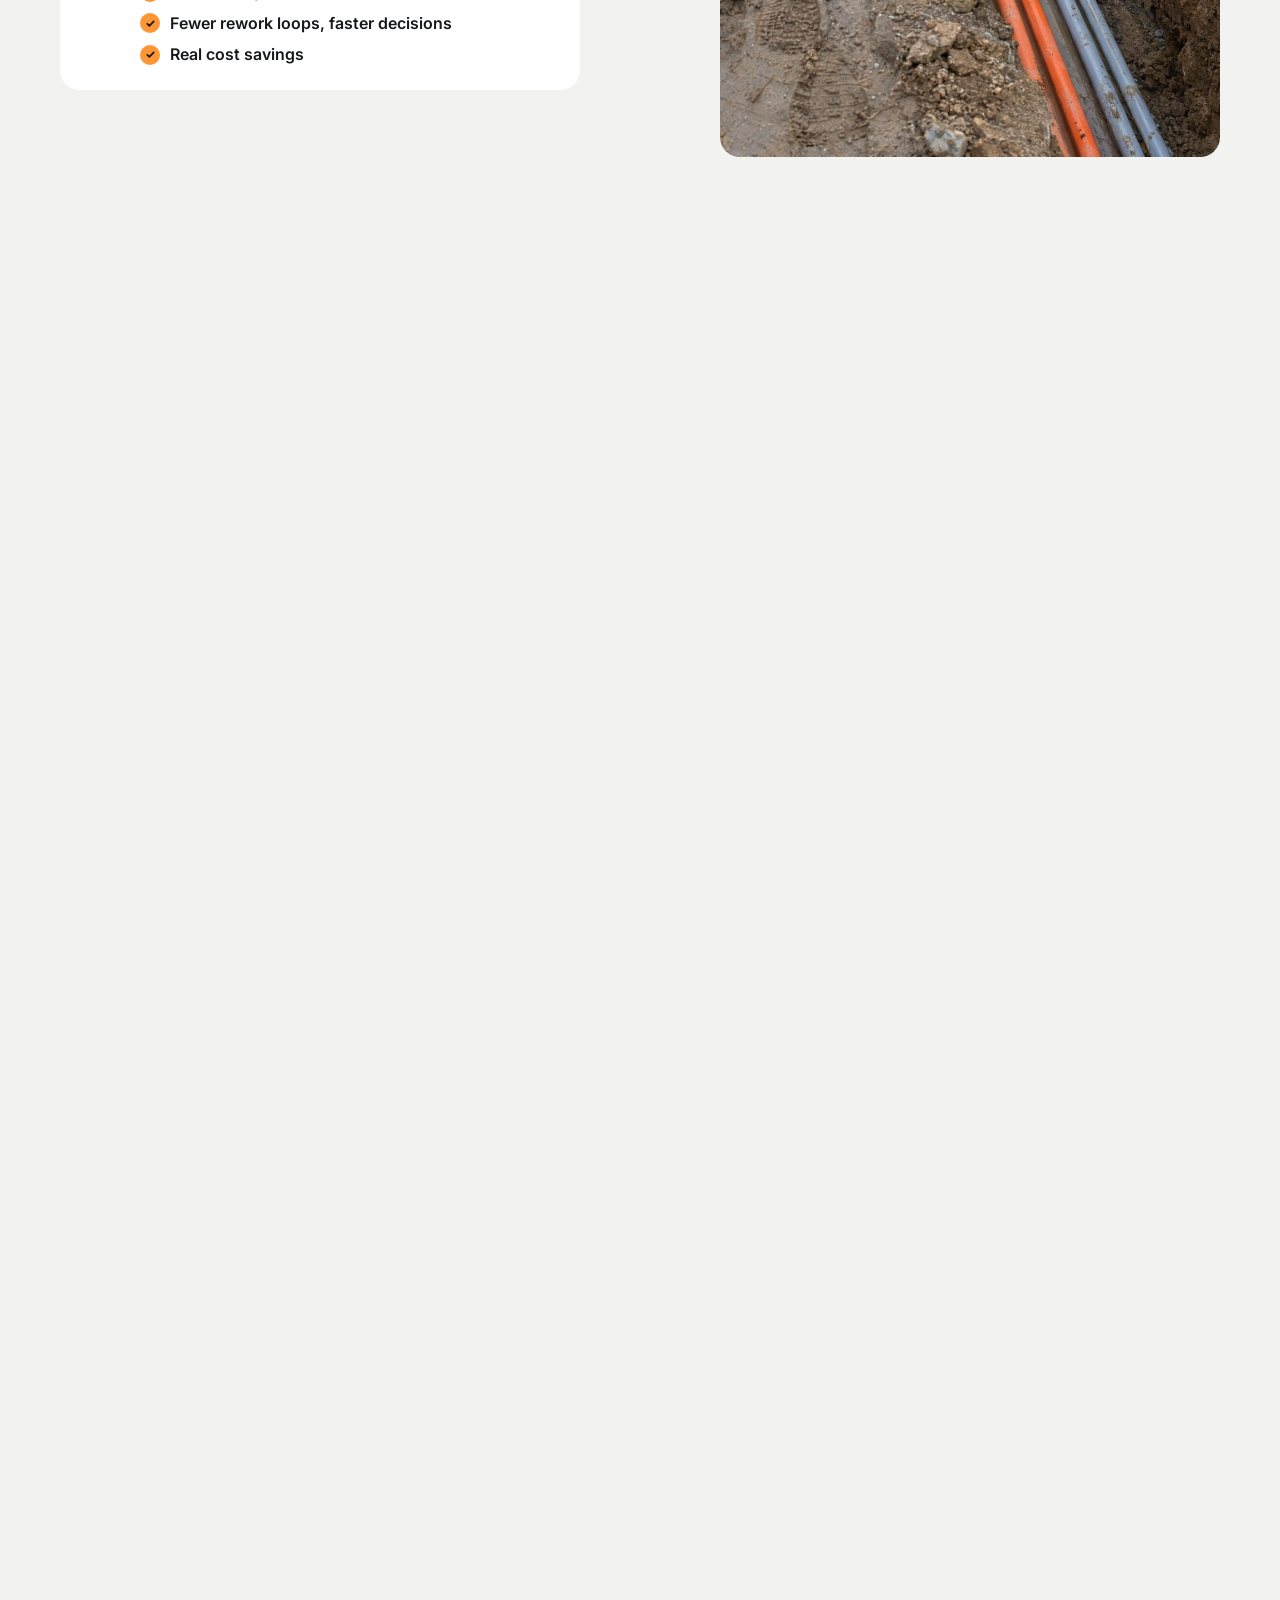
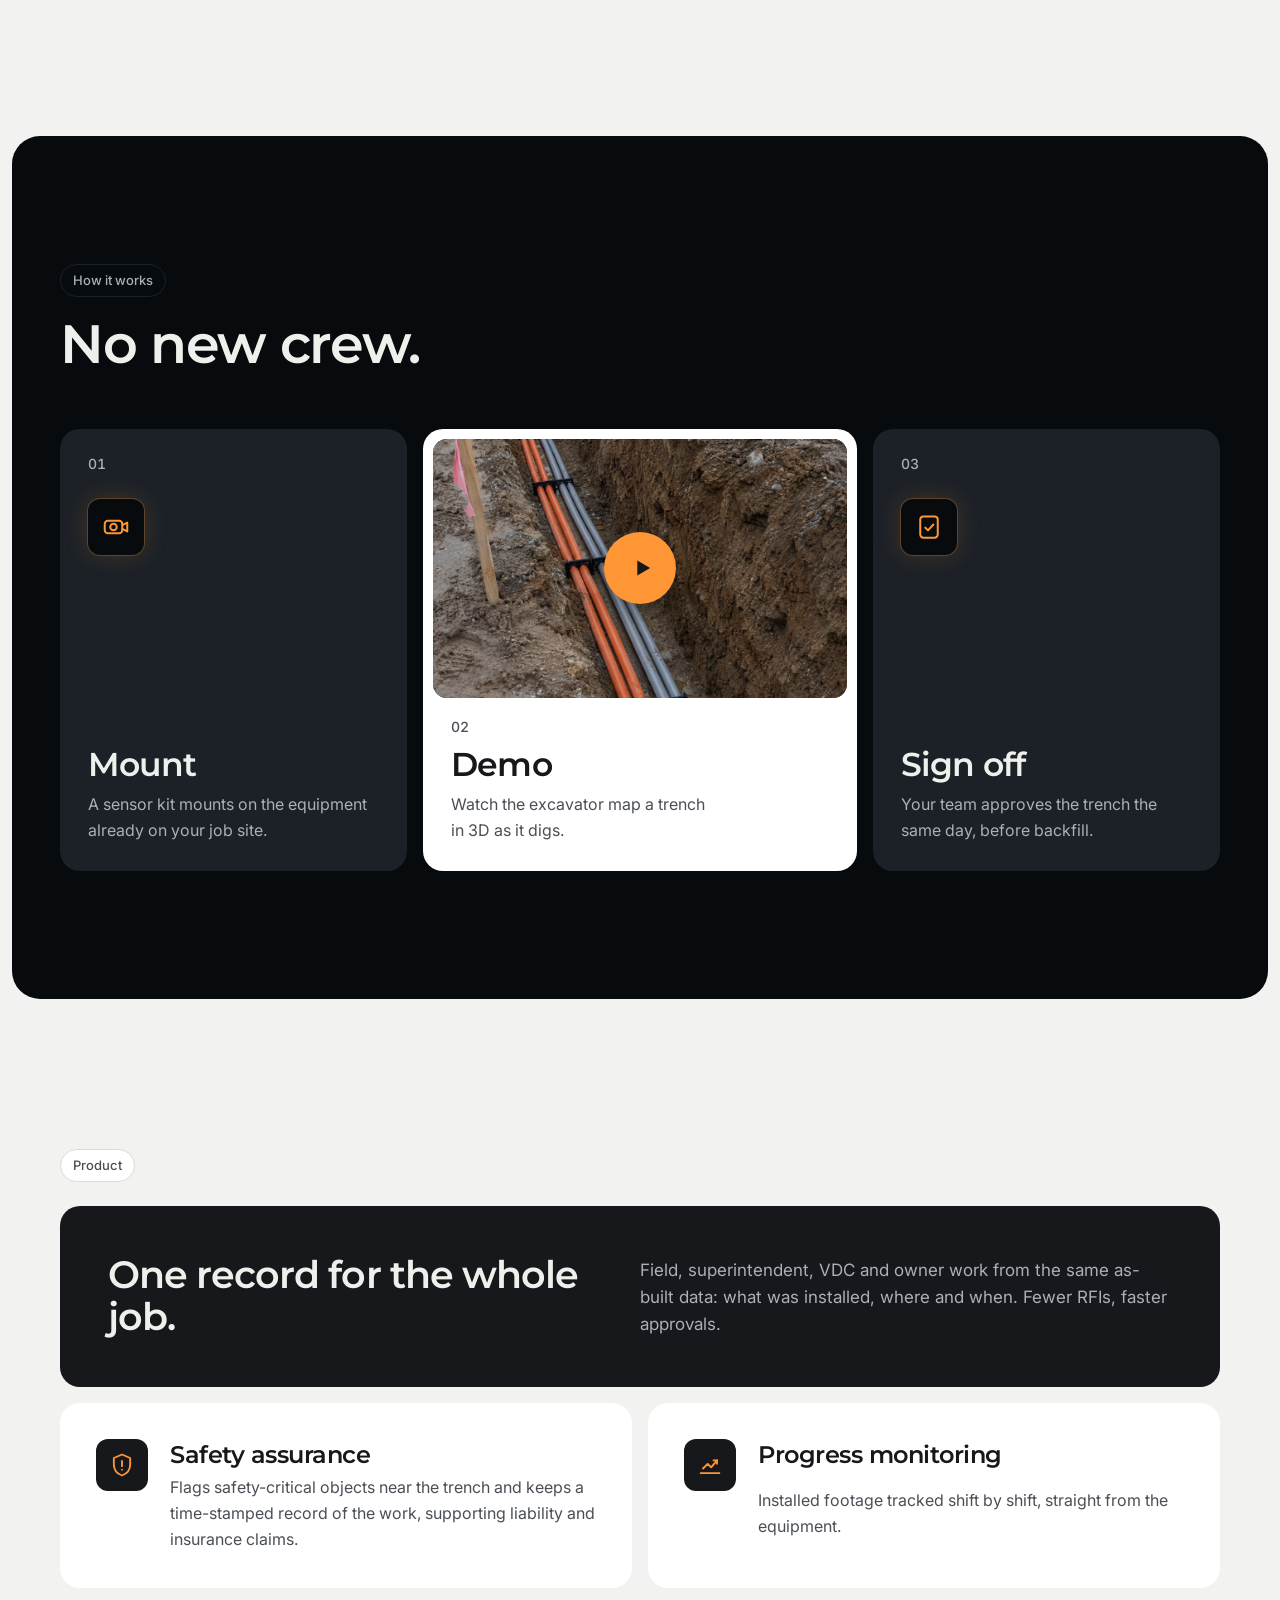
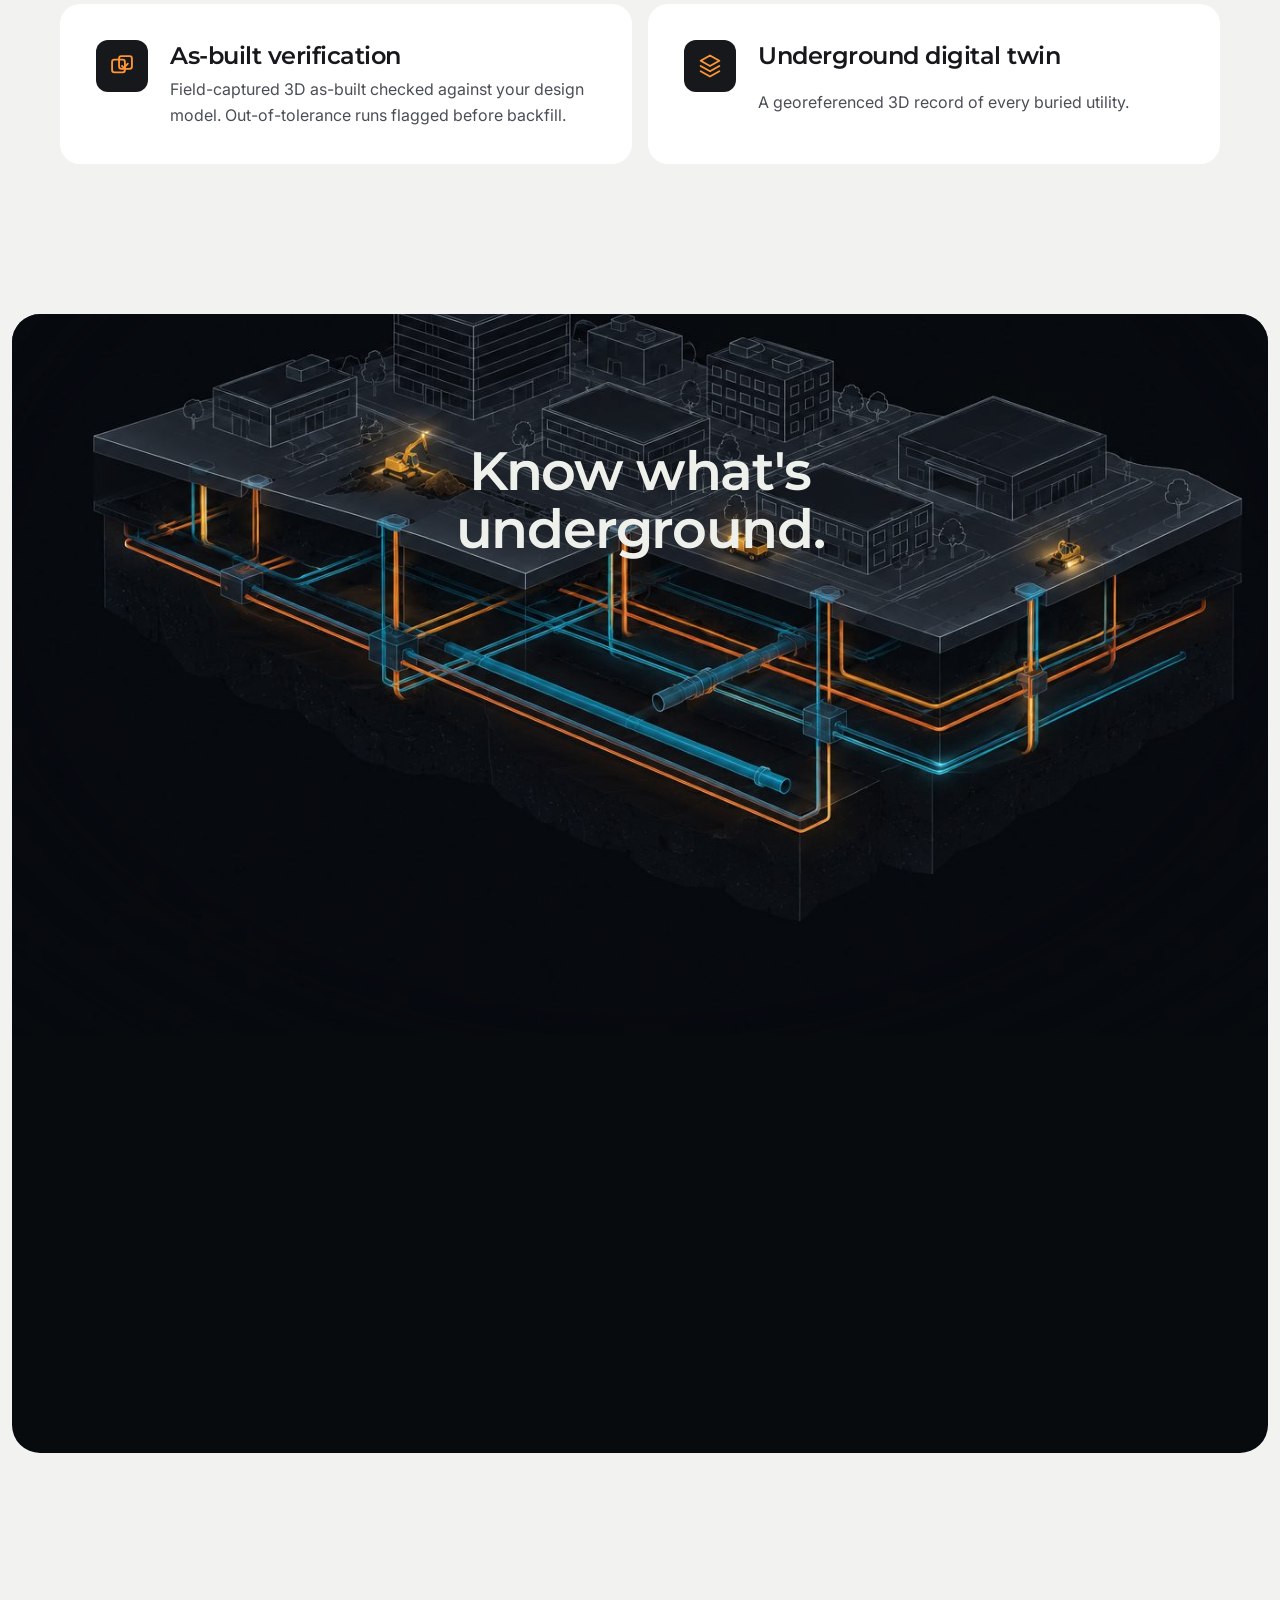
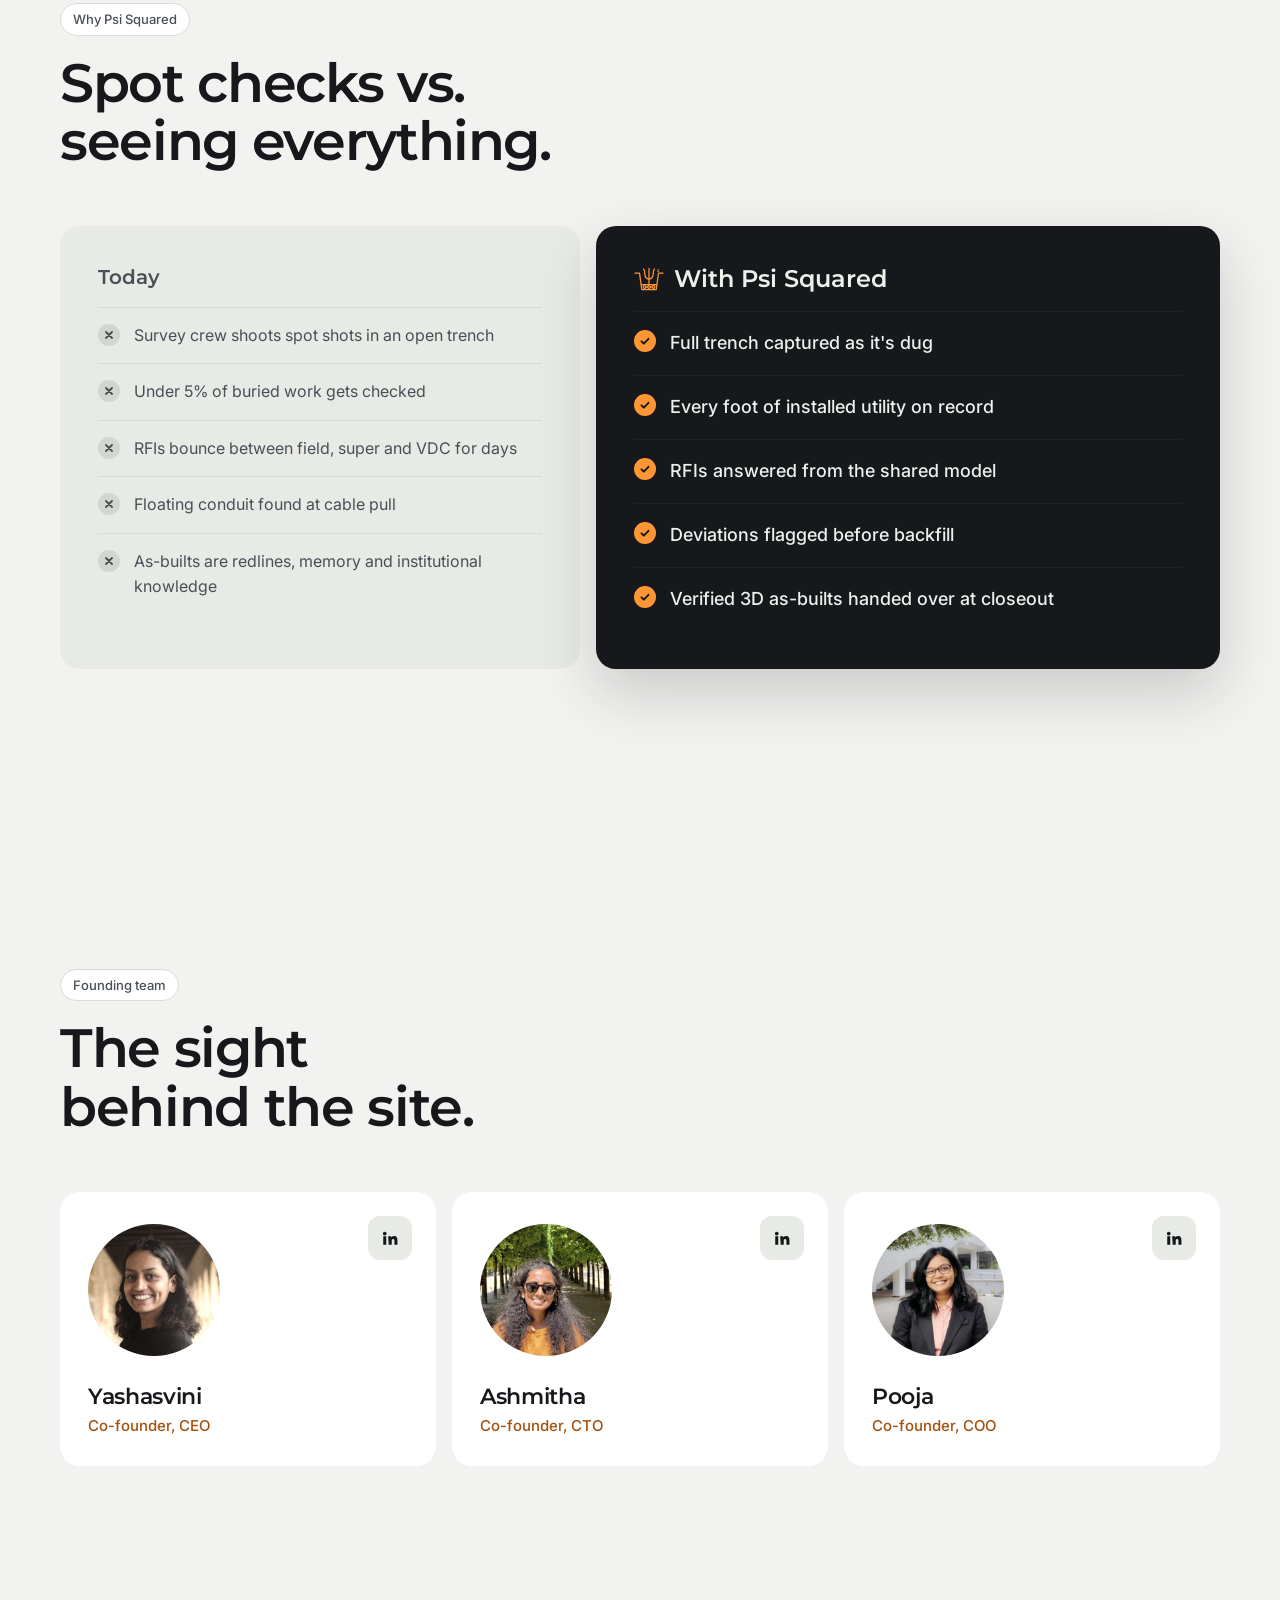
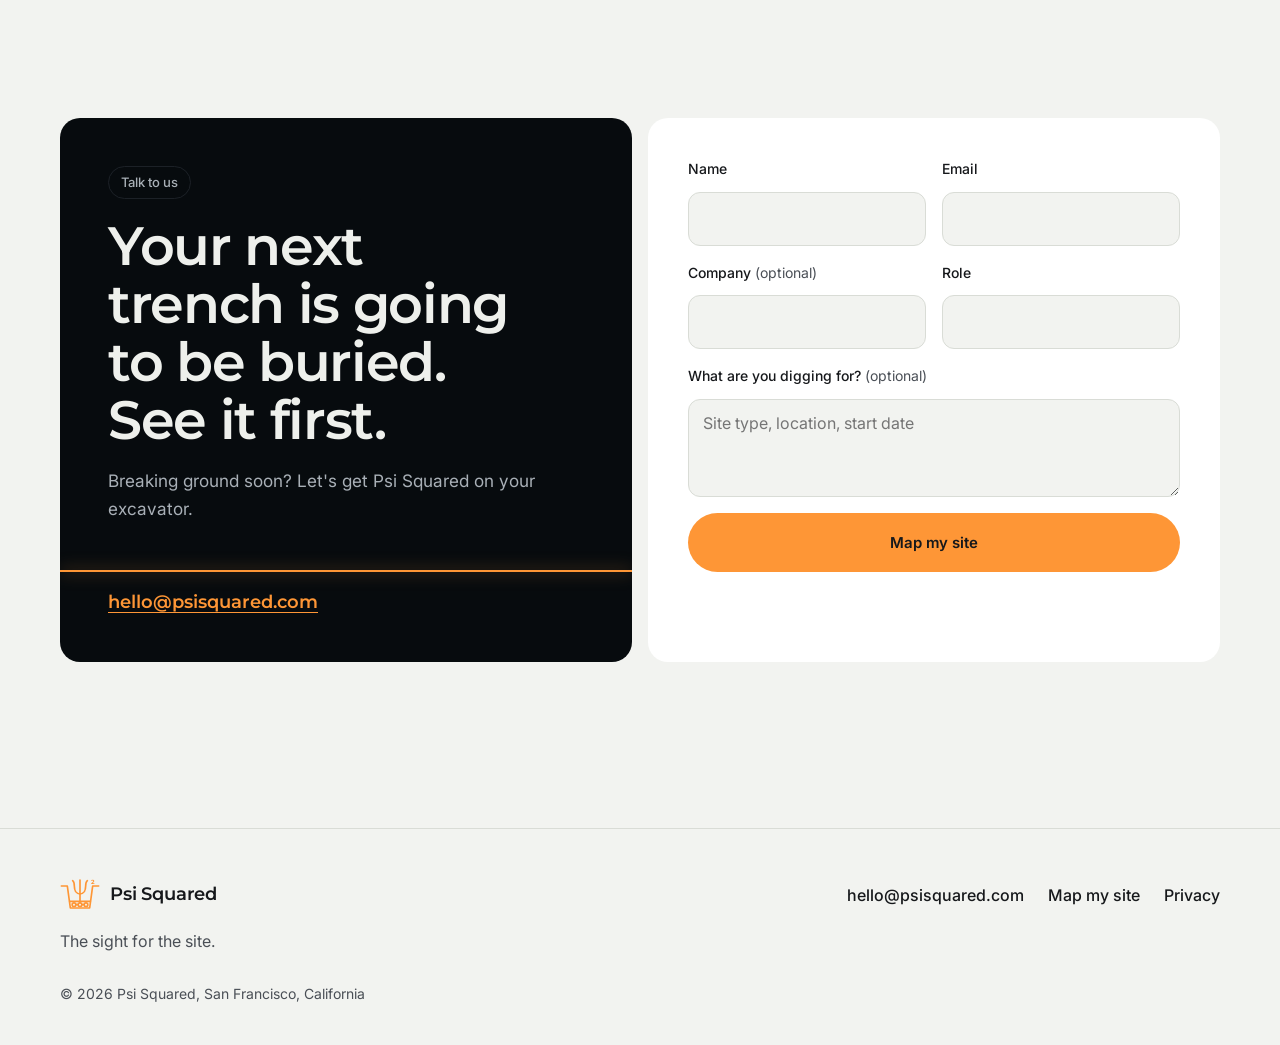
==== commit 155e48e4: "Link the live product demo from the nav and the hero The demo is served from demo/, which the produc" ====
--- a/index.html
+++ b/index.html
@@ -41,6 +41,7 @@
         <a href="#how">How it works</a>
         <a href="#product">Product</a>
         <a href="#team">Team</a>
+        <a href="demo/">Live demo</a>
       </nav>
       <div class="nav__actions">
         <a class="btn btn--accent btn--sm" href="#contact">Map my site</a>
@@ -65,6 +66,7 @@
           <div class="hero__ctas">
             <a class="btn btn--accent" href="#contact">Map my site</a>
             <a class="btn btn--glass" href="#how">See how it works</a>
+            <a class="btn btn--glass" href="demo/">Explore a real site</a>
           </div>
         </div>
       </div>
